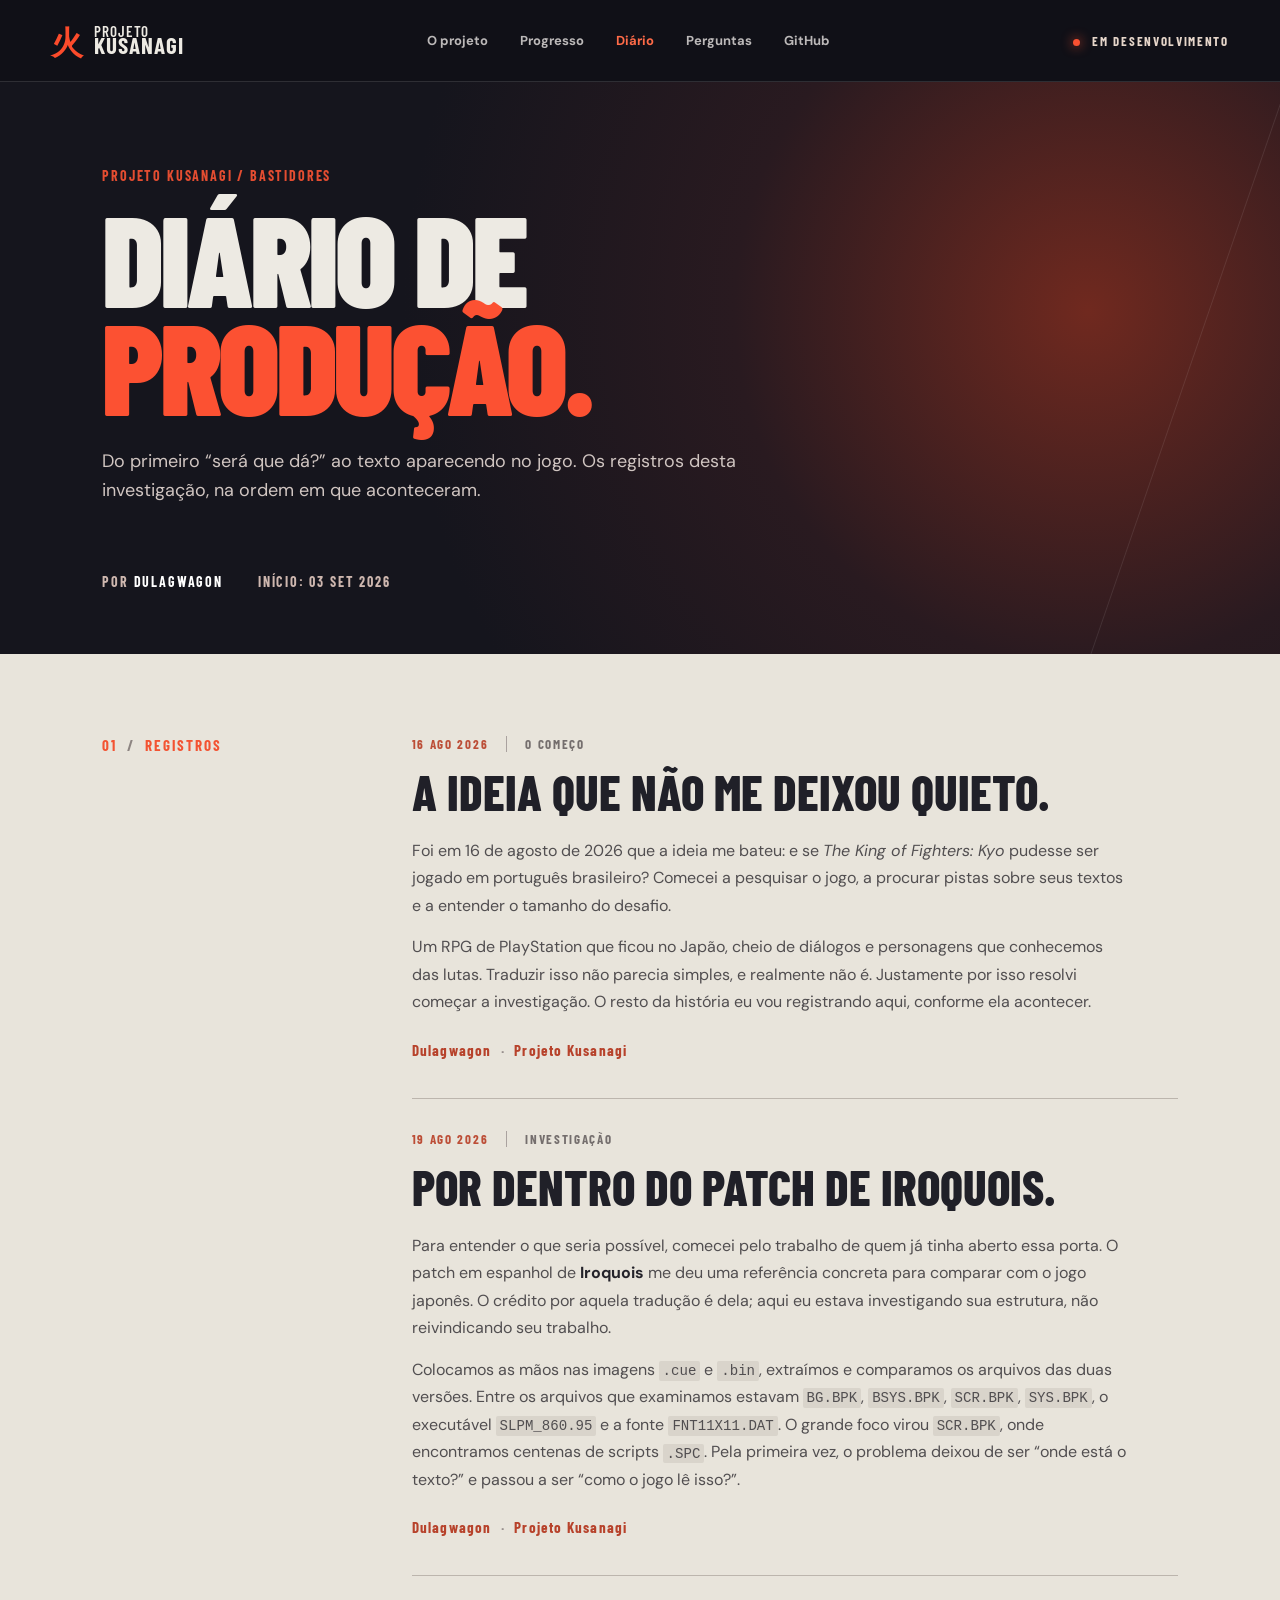
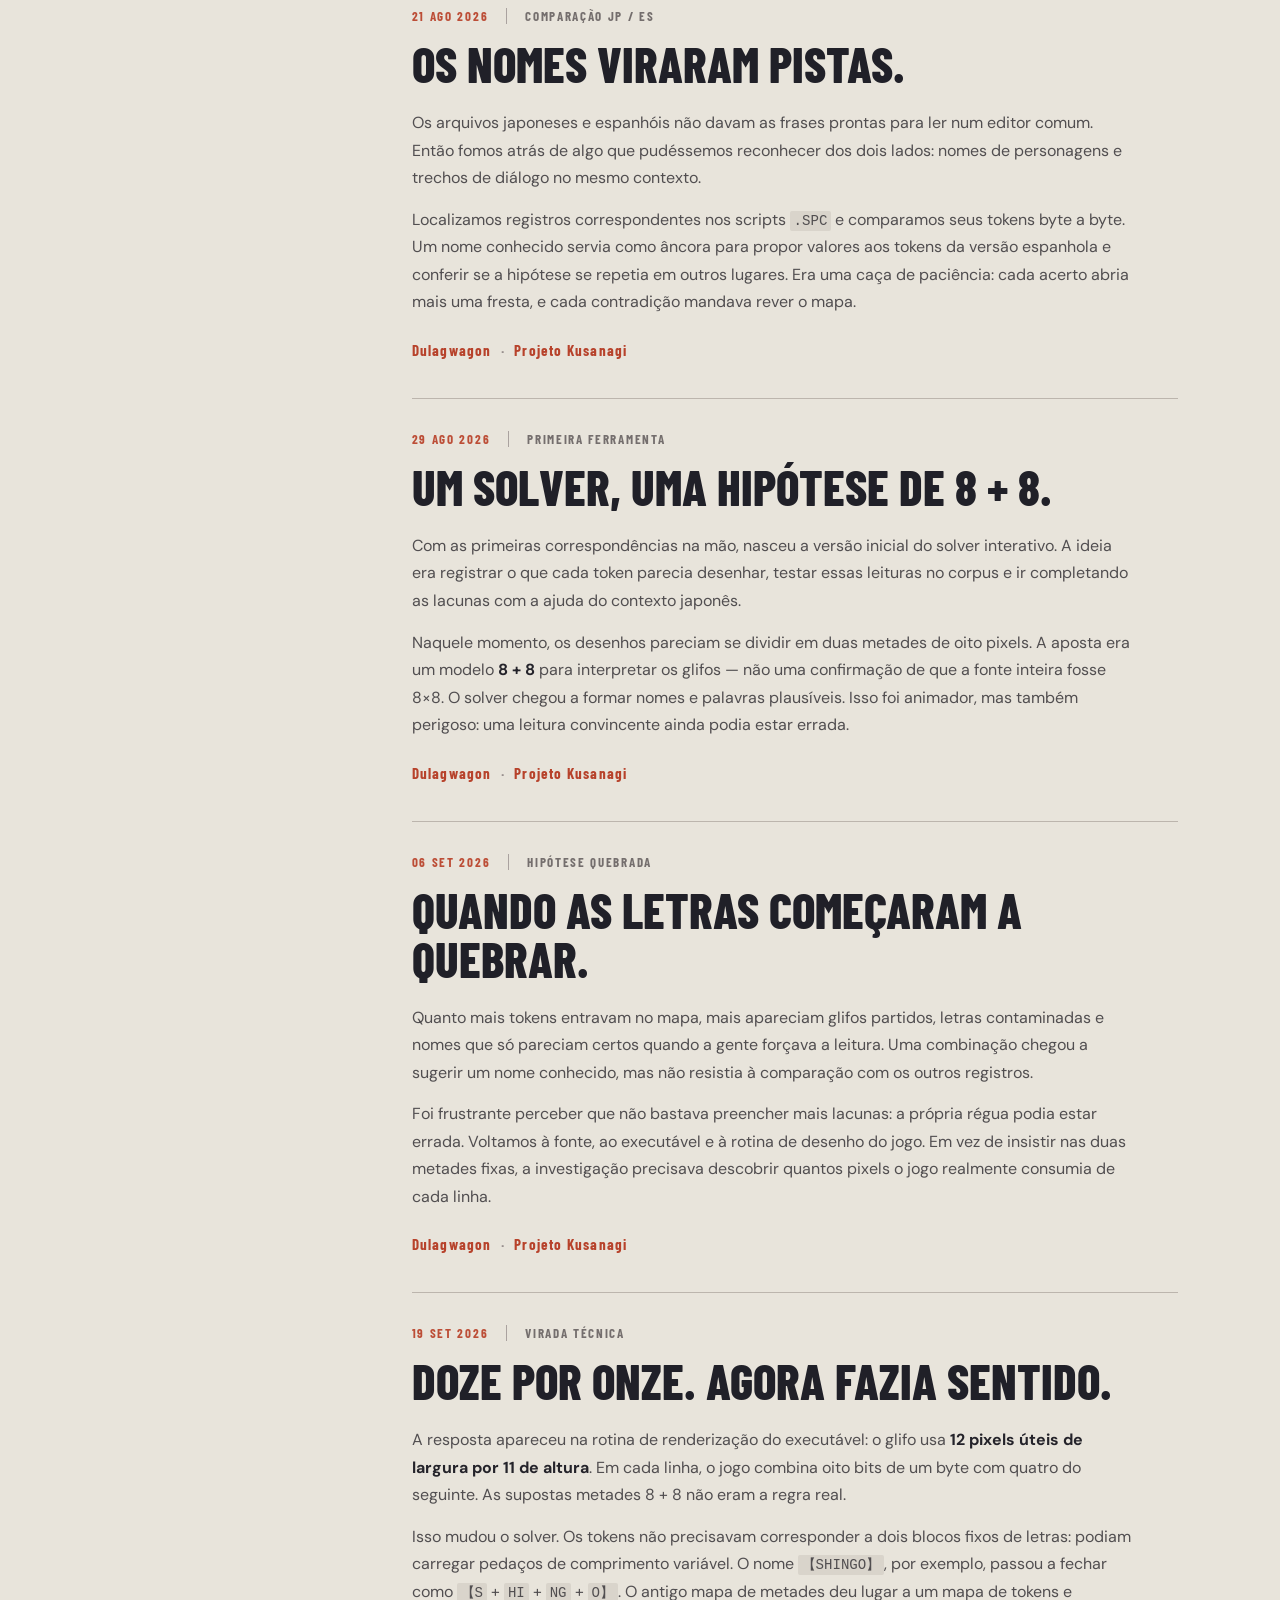
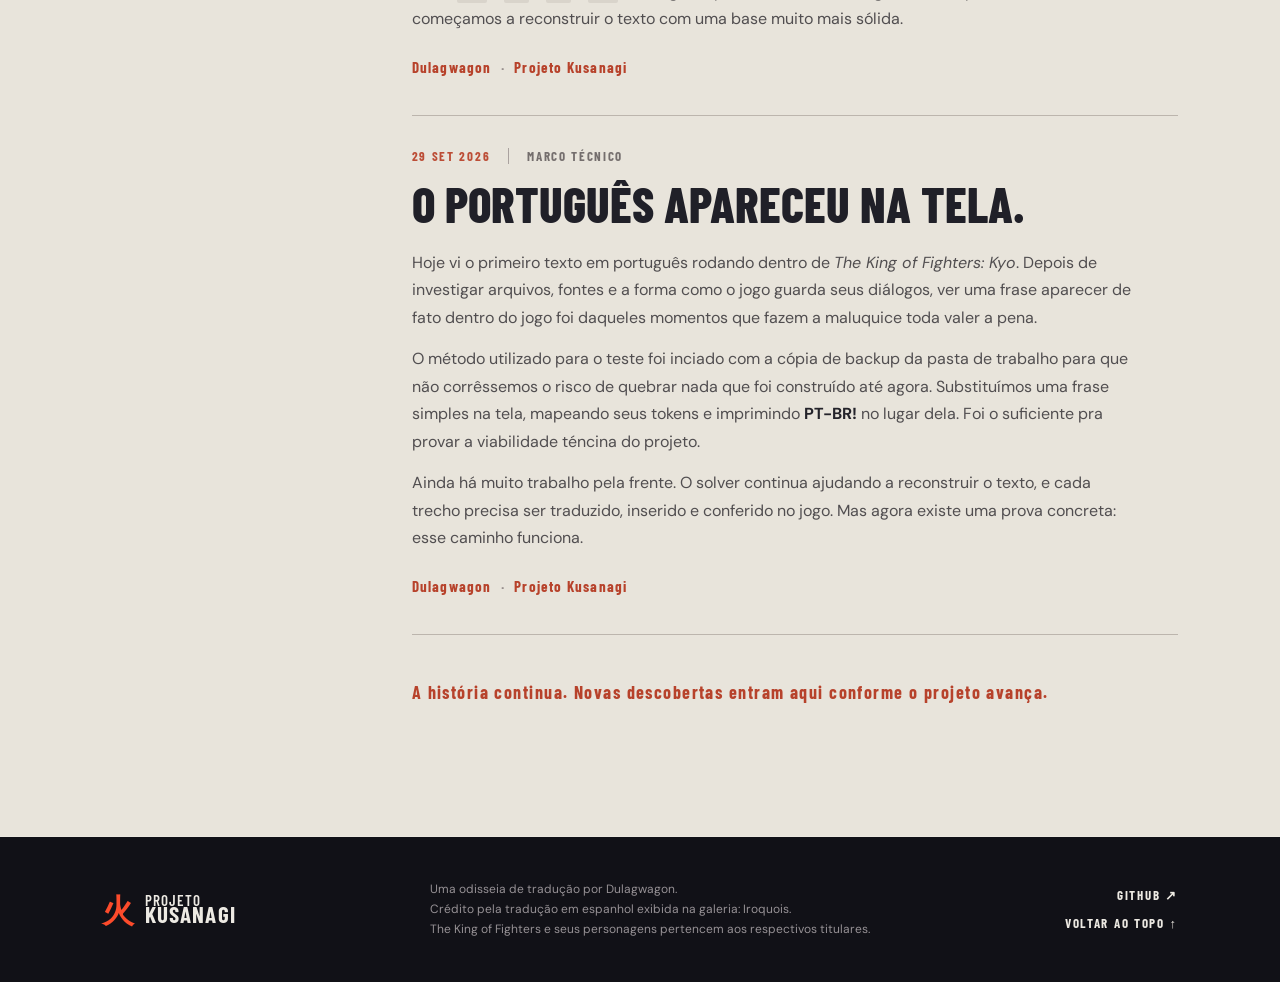
==== diario.html @ 42091736 "Amplia diario de producao" ====
<!doctype html>
<html lang="pt-BR">
  
<head>
  <meta charset="UTF-8">
  <meta name="viewport" content="width=device-width, initial-scale=1">
  <meta name="theme-color" content="#101017">
  <meta name="description" content="Diário de produção do Projeto Kusanagi: a investigação e a tradução de The King of Fighters: Kyo para PT-BR, por Dulagwagon.">
  <meta name="author" content="Dulagwagon">
  <title>Diário de produção — Projeto Kusanagi</title>
  <link rel="icon" type="image/svg+xml" href="favicon.svg">
  <link rel="stylesheet" href="style.css">
  <script src="journal.js" defer></script>
  <script>
    window.va = window.va || function () {
      (window.vaq = window.vaq || []).push(arguments);
    };
  </script>
  <script defer src="/_vercel/insights/script.js"></script>
</head>
<body>
  <a class="skip" href="#conteudo">Pular para o conteúdo</a>
  <header class="topbar">
    <a class="brand" href="index.html#inicio" aria-label="Projeto Kusanagi, início"><span class="brand-mark">火</span><span>PROJETO<br><strong>KUSANAGI</strong></span></a>
    <nav aria-label="Navegação principal"><a href="index.html#projeto">O projeto</a><a href="index.html#progresso">Progresso</a><a href="diario.html" aria-current="page">Diário</a><a href="index.html#perguntas">Perguntas</a><a href="https://github.com/Dulagwagon/projeto-kusanagi" target="_blank" rel="noopener noreferrer">GitHub</a></nav>
    <span class="top-status"><span class="pulse" aria-hidden="true"></span> EM DESENVOLVIMENTO</span>
  </header>
  <main id="conteudo">
    <section class="diary-hero" aria-labelledby="diary-title">
      <p class="kicker">PROJETO KUSANAGI / BASTIDORES</p>
      <h1 id="diary-title">Diário de<br><em>produção.</em></h1>
      <p>Do primeiro “será que dá?” ao texto aparecendo no jogo. Os registros desta investigação, na ordem em que aconteceram.</p>
      <div class="diary-hero-foot"><span>POR <strong>DULAGWAGON</strong></span><span>INÍCIO: 03 SET 2026</span></div>
    </section>
    <section class="journal journal-page section" aria-label="Entradas do diário">
      <div class="section-index">01 <span>/</span> REGISTROS</div>
      <div class="section-body">
        <div class="journal-list">
          <article class="journal-entry" aria-labelledby="entry-origin">
            <div class="journal-meta"><time datetime="2026-08-16">16 AGO 2026</time><span>O COMEÇO</span></div>
            <h3 id="entry-origin">A ideia que não me deixou quieto.</h3>
            <p>Foi em 16 de agosto de 2026 que a ideia me bateu: e se <em>The King of Fighters: Kyo</em> pudesse ser jogado em português brasileiro? Comecei a pesquisar o jogo, a procurar pistas sobre seus textos e a entender o tamanho do desafio.</p>
            <p>Um RPG de PlayStation que ficou no Japão, cheio de diálogos e personagens que conhecemos das lutas. Traduzir isso não parecia simples, e realmente não é. Justamente por isso resolvi começar a investigação. O resto da história eu vou registrando aqui, conforme ela acontecer.</p>
            <p class="journal-signature">Dulagwagon <span>·</span> Projeto Kusanagi</p>
          </article>
          <article class="journal-entry" aria-labelledby="entry-arquivos">
            <div class="journal-meta"><time datetime="2026-08-19">19 AGO 2026</time><span>INVESTIGAÇÃO</span></div>
            <h3 id="entry-arquivos">Por dentro do patch de Iroquois.</h3>
            <p>Para entender o que seria possível, comecei pelo trabalho de quem já tinha aberto essa porta. O patch em espanhol de <strong>Iroquois</strong> me deu uma referência concreta para comparar com o jogo japonês. O crédito por aquela tradução é dela; aqui eu estava investigando sua estrutura, não reivindicando seu trabalho.</p>
            <p>Colocamos as mãos nas imagens <code>.cue</code> e <code>.bin</code>, extraímos e comparamos os arquivos das duas versões. Entre os arquivos que examinamos estavam <code>BG.BPK</code>, <code>BSYS.BPK</code>, <code>SCR.BPK</code>, <code>SYS.BPK</code>, o executável <code>SLPM_860.95</code> e a fonte <code>FNT11X11.DAT</code>. O grande foco virou <code>SCR.BPK</code>, onde encontramos centenas de scripts <code>.SPC</code>. Pela primeira vez, o problema deixou de ser “onde está o texto?” e passou a ser “como o jogo lê isso?”.</p>
            <p class="journal-signature">Dulagwagon <span>·</span> Projeto Kusanagi</p>
          </article>
          <article class="journal-entry" aria-labelledby="entry-nomes">
            <div class="journal-meta"><time datetime="2026-08-21">21 AGO 2026</time><span>COMPARAÇÃO JP / ES</span></div>
            <h3 id="entry-nomes">Os nomes viraram pistas.</h3>
            <p>Os arquivos japoneses e espanhóis não davam as frases prontas para ler num editor comum. Então fomos atrás de algo que pudéssemos reconhecer dos dois lados: nomes de personagens e trechos de diálogo no mesmo contexto.</p>
            <p>Localizamos registros correspondentes nos scripts <code>.SPC</code> e comparamos seus tokens byte a byte. Um nome conhecido servia como âncora para propor valores aos tokens da versão espanhola e conferir se a hipótese se repetia em outros lugares. Era uma caça de paciência: cada acerto abria mais uma fresta, e cada contradição mandava rever o mapa.</p>
            <p class="journal-signature">Dulagwagon <span>·</span> Projeto Kusanagi</p>
          </article>
          <article class="journal-entry" aria-labelledby="entry-primeiro-solver">
            <div class="journal-meta"><time datetime="2026-08-29">29 AGO 2026</time><span>PRIMEIRA FERRAMENTA</span></div>
            <h3 id="entry-primeiro-solver">Um solver, uma hipótese de 8 + 8.</h3>
            <p>Com as primeiras correspondências na mão, nasceu a versão inicial do solver interativo. A ideia era registrar o que cada token parecia desenhar, testar essas leituras no corpus e ir completando as lacunas com a ajuda do contexto japonês.</p>
            <p>Naquele momento, os desenhos pareciam se dividir em duas metades de oito pixels. A aposta era um modelo <strong>8 + 8</strong> para interpretar os glifos — não uma confirmação de que a fonte inteira fosse 8×8. O solver chegou a formar nomes e palavras plausíveis. Isso foi animador, mas também perigoso: uma leitura convincente ainda podia estar errada.</p>
            <p class="journal-signature">Dulagwagon <span>·</span> Projeto Kusanagi</p>
          </article>
          <article class="journal-entry" aria-labelledby="entry-glifos-quebrados">
            <div class="journal-meta"><time datetime="2026-09-06">06 SET 2026</time><span>HIPÓTESE QUEBRADA</span></div>
            <h3 id="entry-glifos-quebrados">Quando as letras começaram a quebrar.</h3>
            <p>Quanto mais tokens entravam no mapa, mais apareciam glifos partidos, letras contaminadas e nomes que só pareciam certos quando a gente forçava a leitura. Uma combinação chegou a sugerir um nome conhecido, mas não resistia à comparação com os outros registros.</p>
            <p>Foi frustrante perceber que não bastava preencher mais lacunas: a própria régua podia estar errada. Voltamos à fonte, ao executável e à rotina de desenho do jogo. Em vez de insistir nas duas metades fixas, a investigação precisava descobrir quantos pixels o jogo realmente consumia de cada linha.</p>
            <p class="journal-signature">Dulagwagon <span>·</span> Projeto Kusanagi</p>
          </article>
          <article class="journal-entry" aria-labelledby="entry-doze-por-onze">
            <div class="journal-meta"><time datetime="2026-09-19">19 SET 2026</time><span>VIRADA TÉCNICA</span></div>
            <h3 id="entry-doze-por-onze">Doze por onze. Agora fazia sentido.</h3>
            <p>A resposta apareceu na rotina de renderização do executável: o glifo usa <strong>12 pixels úteis de largura por 11 de altura</strong>. Em cada linha, o jogo combina oito bits de um byte com quatro do seguinte. As supostas metades 8 + 8 não eram a regra real.</p>
            <p>Isso mudou o solver. Os tokens não precisavam corresponder a dois blocos fixos de letras: podiam carregar pedaços de comprimento variável. O nome <code>【SHINGO】</code>, por exemplo, passou a fechar como <code>【S</code> + <code>HI</code> + <code>NG</code> + <code>O】</code>. O antigo mapa de metades deu lugar a um mapa de tokens e começamos a reconstruir o texto com uma base muito mais sólida.</p>
            <p class="journal-signature">Dulagwagon <span>·</span> Projeto Kusanagi</p>
          </article>
          <article class="journal-entry" aria-labelledby="entry-first-screen">
            <div class="journal-meta"><time datetime="2026-09-29">29 SET 2026</time><span>MARCO TÉCNICO</span></div>
            <h3 id="entry-first-screen">O português apareceu na tela.</h3>
            <p>Hoje vi o primeiro texto em português rodando dentro de <em>The King of Fighters: Kyo</em>. Depois de investigar arquivos, fontes e a forma como o jogo guarda seus diálogos, ver uma frase aparecer de fato dentro do jogo foi daqueles momentos que fazem a maluquice toda valer a pena.</p>
            <p>O método utilizado para o teste foi inciado com a cópia de backup da pasta de trabalho para que não corrêssemos o risco de quebrar nada que foi construído até agora. Substituímos uma frase simples na tela, mapeando seus tokens e imprimindo <strong>PT-BR!</strong> no lugar dela. Foi o suficiente pra provar a viabilidade téncina do projeto.</p>
            <p>Ainda há muito trabalho pela frente. O solver continua ajudando a reconstruir o texto, e cada trecho precisa ser traduzido, inserido e conferido no jogo. Mas agora existe uma prova concreta: esse caminho funciona.</p>
            <div class="journal-media" data-youtube-id="" data-video-title="Primeiro texto em português no jogo"></div>
            <p class="journal-signature">Dulagwagon <span>·</span> Projeto Kusanagi</p>
          </article>
        </div>
        <p class="diary-end">A história continua. Novas descobertas entram aqui conforme o projeto avança.</p>
      </div>
    </section>
  </main>
  <footer><a class="brand" href="index.html#inicio"><span class="brand-mark">火</span><span>PROJETO<br><strong>KUSANAGI</strong></span></a><p>Uma odisseia de tradução por Dulagwagon.<br>Crédito pela tradução em espanhol exibida na galeria: Iroquois.<br>The King of Fighters e seus personagens pertencem aos respectivos titulares.</p><div class="footer-links"><a href="https://github.com/Dulagwagon/projeto-kusanagi" target="_blank" rel="noopener noreferrer">GITHUB ↗</a><a href="index.html#inicio" class="back-top">VOLTAR AO TOPO ↑</a></div></footer>
</body>
</html>
---- style.css ----
@import url('https://fonts.googleapis.com/css2?family=Barlow+Condensed:wght@500;600;700;800;900&family=DM+Sans:wght@400;500;600;700&display=swap');
:root{font-family:'DM Sans',Arial,sans-serif;color:#edeae3;background:#101017;scroll-behavior:smooth}*{box-sizing:border-box}body{margin:0}a{color:inherit}a:focus-visible,summary:focus-visible{outline:2px solid #fa5131;outline-offset:5px}.skip{position:absolute;left:-9999px;top:1rem;z-index:10;background:#fff;color:#111;padding:.7rem}.skip:focus{left:1rem}.topbar{height:82px;padding:0 max(4vw,24px);display:flex;align-items:center;gap:3rem;border-bottom:1px solid #ffffff20;position:relative;z-index:2;background:#101017}.brand{text-decoration:none;display:inline-flex;align-items:center;gap:10px;font-family:'Barlow Condensed',Impact,sans-serif;font-weight:600;line-height:.77;letter-spacing:.06em;font-size:15px;white-space:nowrap}.brand strong{font-size:23px;letter-spacing:.045em}.brand-mark{font-size:32px;color:#fc4b2b;line-height:1}.topbar nav{display:flex;gap:2rem;margin:auto;font-size:13px;font-weight:700}.topbar nav a{text-decoration:none;color:#bcb9b9}.topbar nav a:hover,.back-top:hover{color:#fb5435}.top-status{font-family:'Barlow Condensed',sans-serif;font-weight:700;letter-spacing:.13em;font-size:13px;white-space:nowrap;color:#e6d6ca}.pulse{display:inline-block;width:7px;height:7px;background:#fa5131;border-radius:50%;margin-right:8px;box-shadow:0 0 12px #fa5131}.hero{min-height:650px;position:relative;overflow:hidden;background:radial-gradient(circle at 76% 48%,#69251e 0%,#2c1920 24%,transparent 52%),#15151d}.hero:after{content:'';position:absolute;inset:0;pointer-events:none;background:linear-gradient(90deg,#15151d 2%,transparent 75%),repeating-linear-gradient(0deg,transparent 0 3px,#00000016 4px 5px)}.hero-grid{position:absolute;inset:0;background-image:linear-gradient(#ffffff08 1px,transparent 1px),linear-gradient(90deg,#ffffff08 1px,transparent 1px);background-size:70px 70px;transform:perspective(600px) rotateX(40deg) scale(1.8);opacity:.6}.hero-inner{position:relative;z-index:1;max-width:850px;padding:53px 0 34px max(8vw,28px)}.eyebrow,.overline,.hero-foot,.kicker,.section-index,.facts small,.step-no,.step-state,.progress-note,.statement p,.back-top{font-family:'Barlow Condensed',Impact,sans-serif;font-weight:700;letter-spacing:.13em}.eyebrow{font-size:14px;color:#d5bab4;margin:0 0 66px}.eyebrow span{color:#fa5131;margin-right:13px}.overline{font-size:16px;color:#fa6545;margin:0 0 14px}.overline span{padding:0 7px;color:#7c6866}.hero h1{font-family:'Barlow Condensed',Impact,sans-serif;font-size:clamp(76px,9.2vw,146px);font-weight:900;line-height:.84;letter-spacing:-.035em;text-transform:uppercase;margin:0;max-width:900px}.hero h1 em{font-style:normal;color:#fc5132}.hero-copy{font-size:17px;line-height:1.65;color:#cbc8c5;max-width:620px;margin:31px 0}.hero-copy strong{color:#fff}.hero-actions{display:flex;gap:12px;flex-wrap:wrap}.button{display:inline-flex;align-items:center;justify-content:center;gap:18px;min-height:49px;padding:0 23px;text-decoration:none;text-transform:uppercase;letter-spacing:.08em;font-family:'Barlow Condensed',sans-serif;font-size:16px;font-weight:800;transition:transform .15s,background .15s}.button:hover{transform:translateY(-2px)}.primary{background:#f34c30;color:#17141a}.primary:hover{background:#ff6b48}.secondary{border:1px solid #aaa4a18a}.secondary:hover{background:#ffffff16}.hero-foot{display:flex;gap:32px;color:#a99b97;font-size:12px;margin-top:76px}.hero-art{position:absolute;right:4%;top:50%;transform:translateY(-50%);width:min(42vw,600px);height:min(42vw,600px);display:flex;align-items:center;justify-content:center;color:#f84a2e;opacity:.8}.ring{position:absolute;border:1px solid #ff74425b;border-radius:50%;inset:6%;box-shadow:0 0 60px #ee39222a,inset 0 0 50px #ee392217}.r2{inset:19%;border:14px solid #fc482d25;box-shadow:0 0 55px #f34b2a65}.kanji{font-family:serif;font-size:clamp(160px,26vw,380px);font-weight:900;text-shadow:0 0 35px #f6342790;transform:rotate(-9deg)}.art-caption{position:absolute;bottom:4%;right:1%;font:700 13px/1.3 'Barlow Condensed',sans-serif;letter-spacing:.2em;color:#e6b2a5}.section{display:grid;grid-template-columns:minmax(150px,24%) minmax(0,850px);gap:4vw;padding:110px max(8vw,28px);border-bottom:1px solid #ffffff20}.intro{background:#e8e4db;color:#202028}.section-index{font-size:15px;color:#f35332}.section-index span{color:#8d8582;padding:0 5px}.kicker{font-size:14px;color:#e44d31;margin:0 0 16px}.section h2{font:800 clamp(50px,6vw,83px)/.95 'Barlow Condensed',Impact,sans-serif;text-transform:uppercase;letter-spacing:-.015em;margin:0 0 30px}.section-body>p:not(.kicker):not(.progress-note){font-size:18px;line-height:1.7;max-width:720px;color:#514e50}.intro .section-body>p strong{color:#17171e}.facts{display:grid;grid-template-columns:repeat(3,1fr);gap:20px;border-top:1px solid #bcb5ad;margin-top:48px;padding-top:23px}.facts div{display:grid;gap:7px}.facts small{color:#da5137;font-size:12px}.facts strong{font-size:16px}.process{background:#181820}.process .section-body>p:not(.kicker){color:#bab5b4}.steps{list-style:none;padding:0;margin:48px 0 23px;border-top:1px solid #ffffff36}.steps li{display:grid;grid-template-columns:53px minmax(0,1fr) auto;gap:20px;align-items:start;padding:24px 0;border-bottom:1px solid #ffffff30}.step-no{font-size:17px;color:#f65a3b}.steps h3{font:700 26px 'Barlow Condensed',sans-serif;text-transform:uppercase;margin:0 0 6px}.steps p{color:#b9b4b3;font-size:15px;line-height:1.5;margin:0}.step-state{color:#938b8a;font-size:12px;padding-top:8px;white-space:nowrap}.step-state.done{color:#ff7355}.progress-note{font-size:15px!important;line-height:1.5;color:#e2cdc6!important;border-left:3px solid #f45134;padding:5px 0 5px 16px;margin-top:28px}.statement{text-align:center;padding:90px 24px;background:#ee4c2f;color:#18141b}.statement-icon{font-size:46px}.statement blockquote{font:800 clamp(35px,5vw,65px)/1 'Barlow Condensed',sans-serif;text-transform:uppercase;max-width:840px;margin:20px auto}.statement p{font-size:13px}.statement p span{padding:0 9px}.faq{background:#e8e4db;color:#202028}.faq details{border-top:1px solid #bbb4ad;padding:21px 0}.faq details:last-child{border-bottom:1px solid #bbb4ad}.faq summary{font:700 23px 'Barlow Condensed',sans-serif;cursor:pointer;list-style:none;display:flex;align-items:center;justify-content:space-between;gap:20px}.faq summary::-webkit-details-marker{display:none}.faq summary:after{content:'+';font:400 30px 'DM Sans',sans-serif;color:#e44d31}.faq details[open] summary:after{content:'−'}.faq details p{font-size:16px;line-height:1.6;color:#514e50;max-width:650px;margin:15px 0 2px}footer{display:flex;justify-content:space-between;gap:40px;align-items:center;padding:42px max(8vw,28px);background:#111117}footer p{font-size:12px;line-height:1.7;color:#969195;margin:0}.back-top{font-size:13px;text-decoration:none;white-space:nowrap}@media(max-width:900px){.hero-art{opacity:.23;right:-18%;width:72vw;height:72vw}.top-status{display:none}.hero-inner{padding-right:24px}.hero:after{background:linear-gradient(90deg,#15151d 0%,#15151d66 100%)}.section{grid-template-columns:130px 1fr}}@media(max-width:650px){.topbar{height:75px;justify-content:space-between;gap:15px}.topbar nav{margin:0;gap:13px;font-size:12px}.topbar nav a:first-child{display:none}.brand{font-size:11px}.brand strong{font-size:17px}.brand-mark{font-size:25px}.hero{min-height:650px}.hero-inner{padding:42px 24px 36px}.eyebrow{margin-bottom:89px;font-size:12px}.overline{font-size:13px}.hero h1{font-size:clamp(66px,15vw,100px)}.hero-copy{font-size:16px}.hero-foot{margin-top:56px;gap:17px;font-size:11px}.hero-art{top:23%;right:-28%;width:90vw;height:90vw}.section{display:block;padding:72px 24px}.section-index{margin-bottom:32px}.section h2{font-size:56px}.section-body>p:not(.kicker):not(.progress-note){font-size:16px}.facts{grid-template-columns:1fr 1fr;row-gap:23px}.steps li{grid-template-columns:32px 1fr;gap:12px}.steps h3{font-size:23px}.step-state{grid-column:2;padding:0}.statement{padding:68px 24px}footer{display:grid;gap:25px;padding:36px 24px}}@media(prefers-reduced-motion:reduce){:root{scroll-behavior:auto}.button{transition:none}}
.gallery-section{padding:105px max(8vw,28px) 115px;background:#12121a}.gallery-heading{display:flex;justify-content:space-between;align-items:end;gap:35px;margin-bottom:33px}.gallery-heading h2{font:800 clamp(50px,6vw,83px)/.95 'Barlow Condensed',Impact,sans-serif;text-transform:uppercase;letter-spacing:-.015em;margin:0}.gallery-heading>p{max-width:320px;color:#b8b1b0;font-size:16px;line-height:1.55;margin:0}.gallery-grid{display:grid;grid-template-columns:1.3fr 1fr 1fr;gap:14px}.gallery-grid figure{margin:0;background:#1d1d26;min-width:0}.gallery-grid .gallery-feature{grid-column:1;grid-row:span 2}.gallery-grid img{width:100%;height:auto;display:block;image-rendering:pixelated;aspect-ratio:320/212;object-fit:cover}.gallery-feature img{aspect-ratio:450/256;object-fit:contain;background:#08090e}.gallery-grid figcaption{padding:17px 18px 22px}.gallery-grid figcaption span{display:block;color:#f65a3b;font:700 12px 'Barlow Condensed',sans-serif;letter-spacing:.14em;margin-bottom:5px}.gallery-grid figcaption strong{font:700 24px 'Barlow Condensed',sans-serif;text-transform:uppercase}.gallery-grid figcaption p{font-size:14px;line-height:1.6;color:#c9c3c0;margin:10px 0 0}.gallery-grid figcaption p strong{font:inherit;color:#fff}@media(max-width:850px){.gallery-grid{grid-template-columns:1fr 1fr}.gallery-grid .gallery-feature{grid-column:span 2;grid-row:auto}.gallery-feature img{max-height:360px}}@media(max-width:650px){.gallery-section{padding:72px 24px}.gallery-heading{display:block}.gallery-heading h2{font-size:56px}.gallery-heading>p{margin-top:18px}.gallery-grid{grid-template-columns:1fr}.gallery-grid .gallery-feature{grid-column:auto}.gallery-grid img{aspect-ratio:320/212}.gallery-feature img{aspect-ratio:450/256}.gallery-grid figcaption{padding:15px 16px 20px}}
.footer-links{display:flex;flex-direction:column;align-items:flex-end;gap:12px}.footer-links a{font:700 13px 'Barlow Condensed',sans-serif;letter-spacing:.13em;text-decoration:none;white-space:nowrap}.footer-links a:hover{color:#fb5435}@media(max-width:650px){.footer-links{align-items:flex-start}}
.journal{background:#e8e4db;color:#202028}.journal .journal-intro{font-size:18px;line-height:1.65;max-width:650px;color:#514e50;margin-bottom:38px}.journal-list{border-top:1px solid #bcb5ad}.journal-entry{padding:32px 0 39px;border-bottom:1px solid #bcb5ad}.journal-meta{display:flex;gap:18px;align-items:center;color:#bc4d36;font:700 13px 'Barlow Condensed',sans-serif;letter-spacing:.13em}.journal-meta span{color:#746e6d;border-left:1px solid #aaa29f;padding-left:18px}.journal-entry h3{font:800 clamp(32px,4vw,49px)/1 'Barlow Condensed',Impact,sans-serif;text-transform:uppercase;margin:15px 0 21px}.journal-entry>p{font-size:16px;line-height:1.72;max-width:720px;color:#514e50;margin:0 0 14px}.journal-entry .journal-signature{font:700 15px 'Barlow Condensed',sans-serif;letter-spacing:.08em;color:#b7422b;margin:25px 0 0}.journal-signature span{padding:0 5px;color:#938b89}@media(max-width:650px){.topbar nav a:nth-child(4){display:none}.journal .journal-intro{font-size:16px}.journal-entry h3{font-size:34px}}
.journal-author{font:700 13px 'Barlow Condensed',sans-serif;letter-spacing:.13em;color:#b7422b!important;margin:-12px 0 26px!important}.journal-author strong{font-size:15px}.journal-author span{padding:0 7px;color:#938b89}
.topbar nav a[aria-current="page"]{color:#ff6b48}.journal-teaser{background:#e8e4db;color:#202028}.journal-teaser .section-body>p:not(.kicker){margin-bottom:28px}.diary-hero{background:radial-gradient(circle at 85% 40%,#70291f 0%,#291a20 31%,transparent 60%),#15151d;padding:85px max(8vw,28px) 64px;position:relative;overflow:hidden}.diary-hero:after{content:'';position:absolute;right:7%;top:0;bottom:0;width:1px;background:#ffffff18;transform:skew(-19deg)}.diary-hero h1{font:900 clamp(75px,10vw,145px)/.84 'Barlow Condensed',Impact,sans-serif;text-transform:uppercase;letter-spacing:-.035em;margin:20px 0 28px}.diary-hero h1 em{font-style:normal;color:#fc5132}.diary-hero>p:not(.kicker){font-size:18px;line-height:1.6;color:#d0c5c1;max-width:650px}.diary-hero-foot{display:flex;gap:35px;font:700 14px 'Barlow Condensed',sans-serif;letter-spacing:.13em;color:#ceb7af;margin-top:68px}.diary-hero-foot strong{color:#fff}.journal-page{padding-top:82px}.journal-page .journal-list{border-top:0}.journal-page .journal-entry:first-child{padding-top:0}.journal-entry code{font-size:.88em;background:#d9d4cb;padding:.13em .28em;border-radius:2px;overflow-wrap:anywhere}.journal-entry p strong{color:#24232a}.journal-media{width:min(100%,720px);aspect-ratio:16/9;background:#16161c;margin:26px 0}.journal-media iframe{width:100%;height:100%;border:0;display:block}.diary-end{font:700 15px 'Barlow Condensed',sans-serif;letter-spacing:.08em;color:#b7422b!important;padding-top:24px}@media(max-width:650px){.diary-hero{padding:67px 24px 49px}.diary-hero h1{font-size:clamp(67px,17vw,100px)}.diary-hero>p:not(.kicker){font-size:16px}.diary-hero-foot{margin-top:45px;gap:15px;flex-wrap:wrap;font-size:12px}.journal-page{padding-top:62px}}
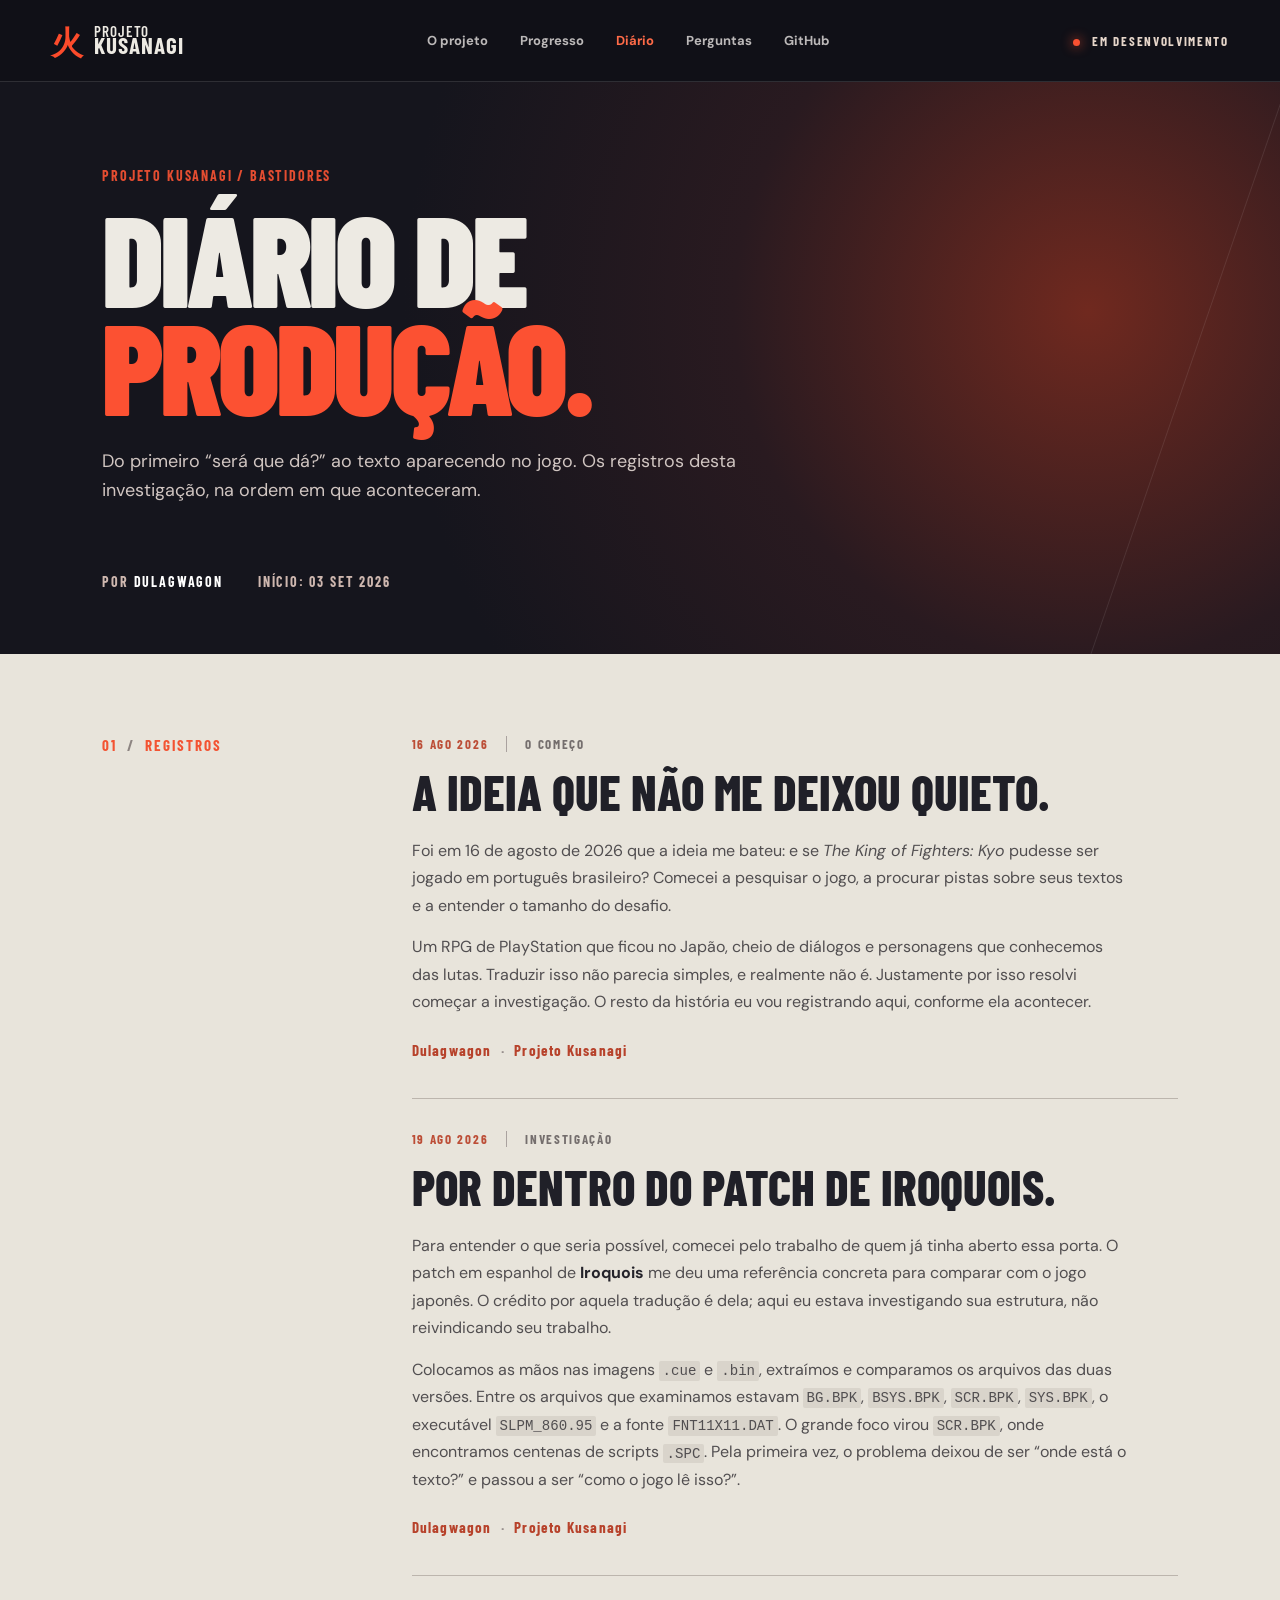
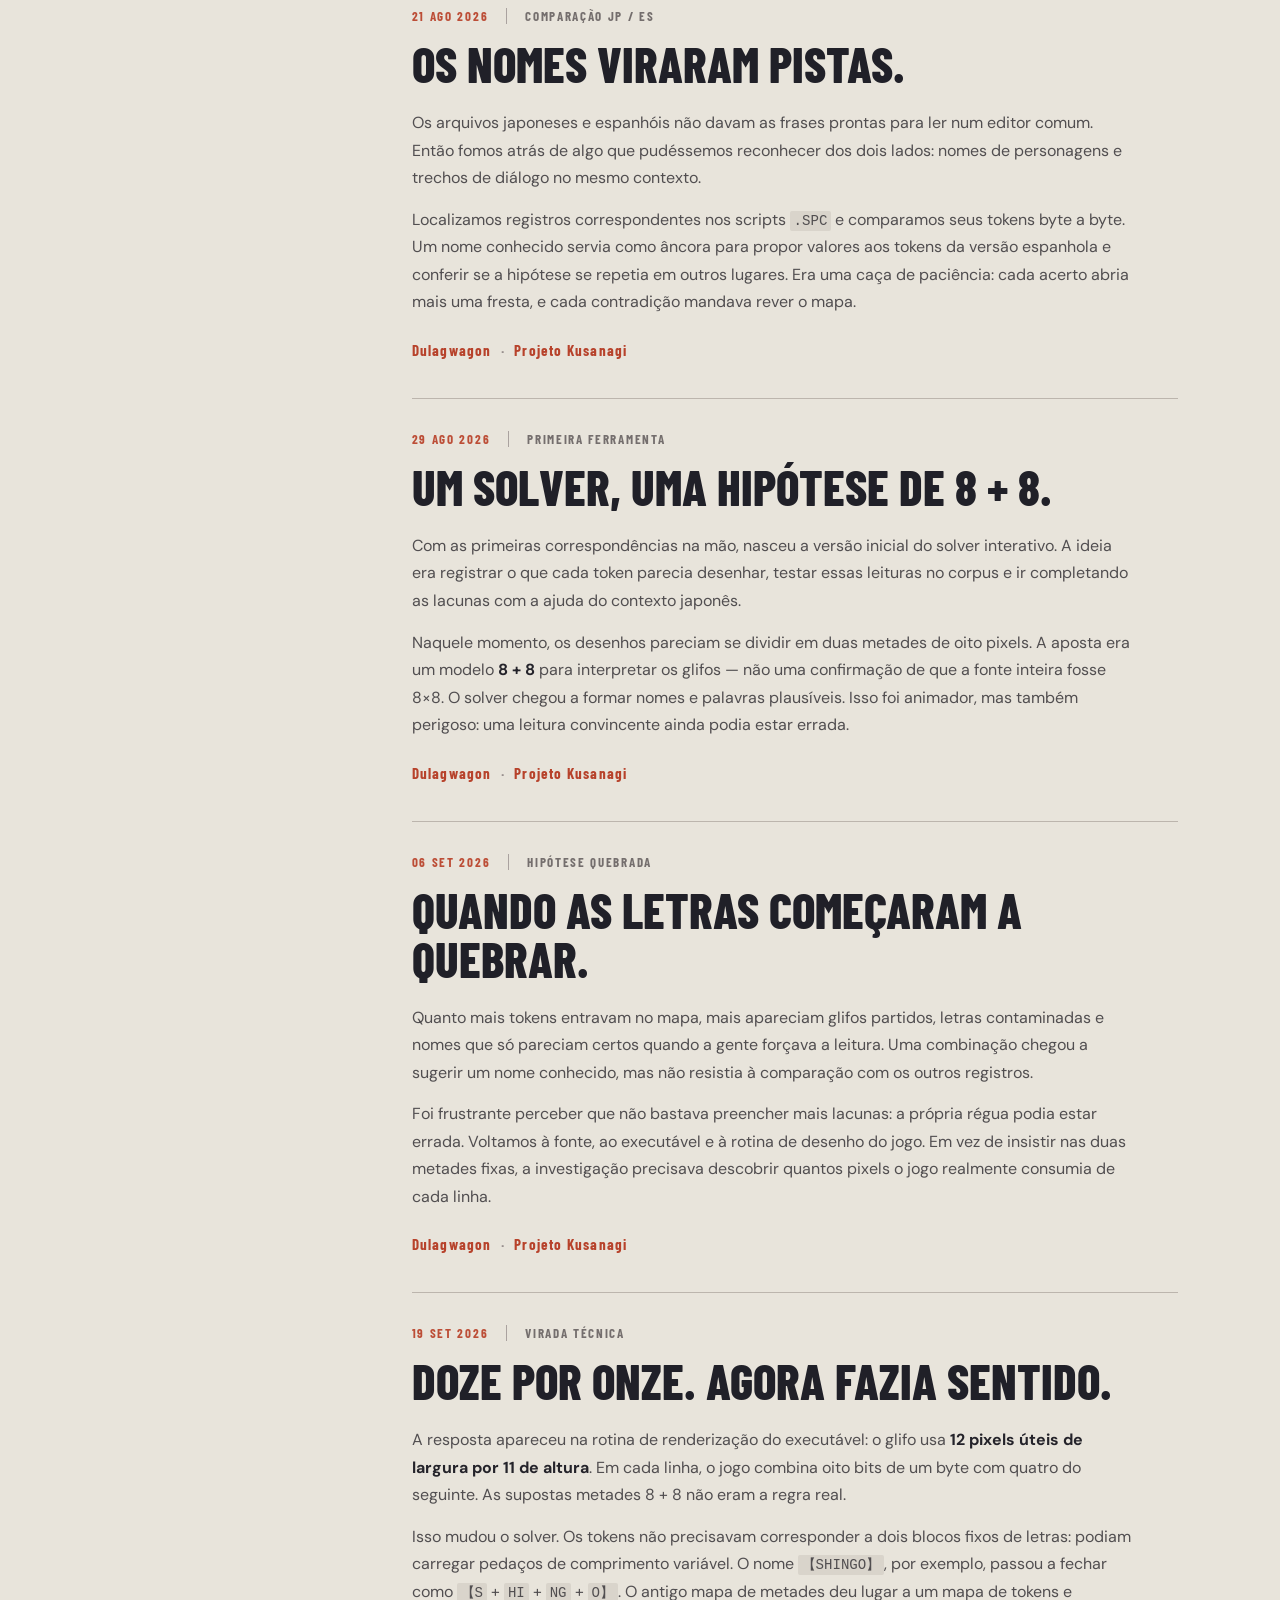
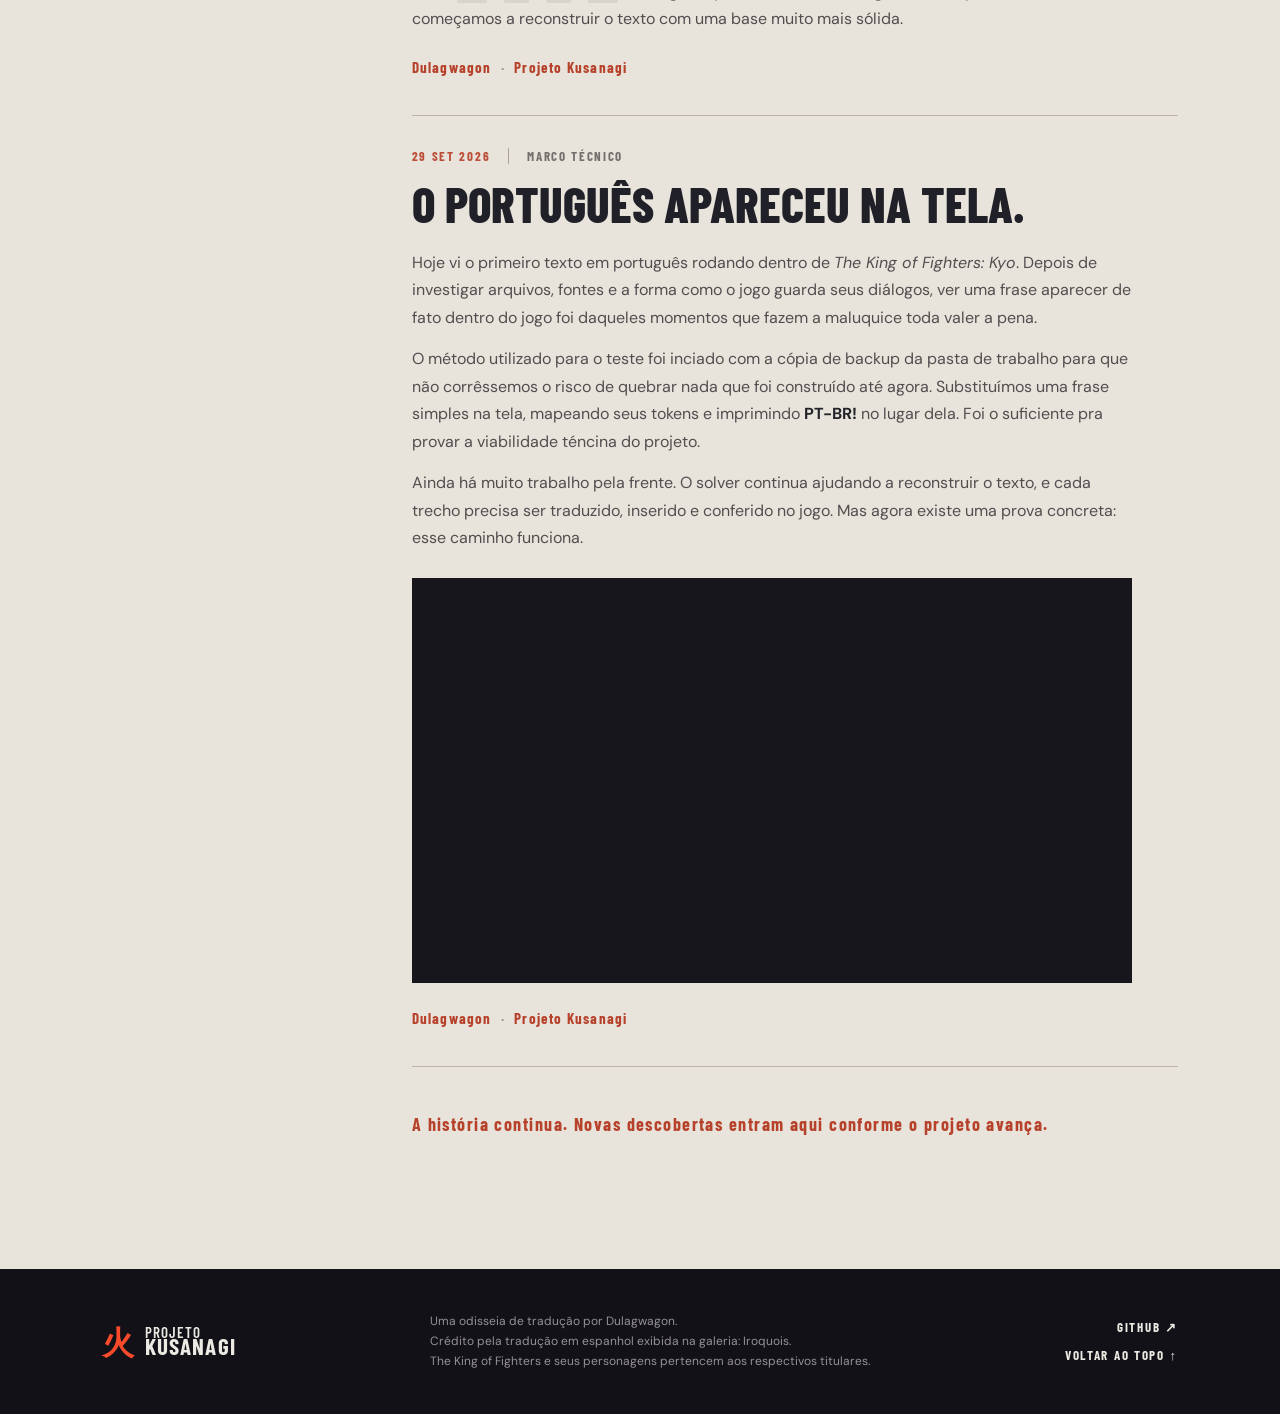
==== commit 44be2682: "Inserçaõ da prova de viabilidade 001." ====
--- a/diario.html
+++ b/diario.html
@@ -84,7 +84,7 @@
             <p>Hoje vi o primeiro texto em português rodando dentro de <em>The King of Fighters: Kyo</em>. Depois de investigar arquivos, fontes e a forma como o jogo guarda seus diálogos, ver uma frase aparecer de fato dentro do jogo foi daqueles momentos que fazem a maluquice toda valer a pena.</p>
             <p>O método utilizado para o teste foi inciado com a cópia de backup da pasta de trabalho para que não corrêssemos o risco de quebrar nada que foi construído até agora. Substituímos uma frase simples na tela, mapeando seus tokens e imprimindo <strong>PT-BR!</strong> no lugar dela. Foi o suficiente pra provar a viabilidade téncina do projeto.</p>
             <p>Ainda há muito trabalho pela frente. O solver continua ajudando a reconstruir o texto, e cada trecho precisa ser traduzido, inserido e conferido no jogo. Mas agora existe uma prova concreta: esse caminho funciona.</p>
-            <div class="journal-media" data-youtube-id="" data-video-title="Primeiro texto em português no jogo"></div>
+            <div class="journal-media" data-youtube-id="25kY9xY2reE" data-video-title="Primeiro texto em português no jogo"></div>
             <p class="journal-signature">Dulagwagon <span>·</span> Projeto Kusanagi</p>
           </article>
         </div>
--- a/style.css
+++ b/style.css
@@ -5,3 +5,5 @@
 .journal{background:#e8e4db;color:#202028}.journal .journal-intro{font-size:18px;line-height:1.65;max-width:650px;color:#514e50;margin-bottom:38px}.journal-list{border-top:1px solid #bcb5ad}.journal-entry{padding:32px 0 39px;border-bottom:1px solid #bcb5ad}.journal-meta{display:flex;gap:18px;align-items:center;color:#bc4d36;font:700 13px 'Barlow Condensed',sans-serif;letter-spacing:.13em}.journal-meta span{color:#746e6d;border-left:1px solid #aaa29f;padding-left:18px}.journal-entry h3{font:800 clamp(32px,4vw,49px)/1 'Barlow Condensed',Impact,sans-serif;text-transform:uppercase;margin:15px 0 21px}.journal-entry>p{font-size:16px;line-height:1.72;max-width:720px;color:#514e50;margin:0 0 14px}.journal-entry .journal-signature{font:700 15px 'Barlow Condensed',sans-serif;letter-spacing:.08em;color:#b7422b;margin:25px 0 0}.journal-signature span{padding:0 5px;color:#938b89}@media(max-width:650px){.topbar nav a:nth-child(4){display:none}.journal .journal-intro{font-size:16px}.journal-entry h3{font-size:34px}}
 .journal-author{font:700 13px 'Barlow Condensed',sans-serif;letter-spacing:.13em;color:#b7422b!important;margin:-12px 0 26px!important}.journal-author strong{font-size:15px}.journal-author span{padding:0 7px;color:#938b89}
 .topbar nav a[aria-current="page"]{color:#ff6b48}.journal-teaser{background:#e8e4db;color:#202028}.journal-teaser .section-body>p:not(.kicker){margin-bottom:28px}.diary-hero{background:radial-gradient(circle at 85% 40%,#70291f 0%,#291a20 31%,transparent 60%),#15151d;padding:85px max(8vw,28px) 64px;position:relative;overflow:hidden}.diary-hero:after{content:'';position:absolute;right:7%;top:0;bottom:0;width:1px;background:#ffffff18;transform:skew(-19deg)}.diary-hero h1{font:900 clamp(75px,10vw,145px)/.84 'Barlow Condensed',Impact,sans-serif;text-transform:uppercase;letter-spacing:-.035em;margin:20px 0 28px}.diary-hero h1 em{font-style:normal;color:#fc5132}.diary-hero>p:not(.kicker){font-size:18px;line-height:1.6;color:#d0c5c1;max-width:650px}.diary-hero-foot{display:flex;gap:35px;font:700 14px 'Barlow Condensed',sans-serif;letter-spacing:.13em;color:#ceb7af;margin-top:68px}.diary-hero-foot strong{color:#fff}.journal-page{padding-top:82px}.journal-page .journal-list{border-top:0}.journal-page .journal-entry:first-child{padding-top:0}.journal-entry code{font-size:.88em;background:#d9d4cb;padding:.13em .28em;border-radius:2px;overflow-wrap:anywhere}.journal-entry p strong{color:#24232a}.journal-media{width:min(100%,720px);aspect-ratio:16/9;background:#16161c;margin:26px 0}.journal-media iframe{width:100%;height:100%;border:0;display:block}.diary-end{font:700 15px 'Barlow Condensed',sans-serif;letter-spacing:.08em;color:#b7422b!important;padding-top:24px}@media(max-width:650px){.diary-hero{padding:67px 24px 49px}.diary-hero h1{font-size:clamp(67px,17vw,100px)}.diary-hero>p:not(.kicker){font-size:16px}.diary-hero-foot{margin-top:45px;gap:15px;flex-wrap:wrap;font-size:12px}.journal-page{padding-top:62px}}
+
+.gallery-feature img{aspect-ratio:768/540}.gallery-spanish img{object-fit:contain;background:#08090e}.gallery-spanish figcaption p{font-size:14px;line-height:1.55;color:#c9c3c0;margin:10px 0 0}.gallery-spanish figcaption p strong{font:inherit;color:#fff}
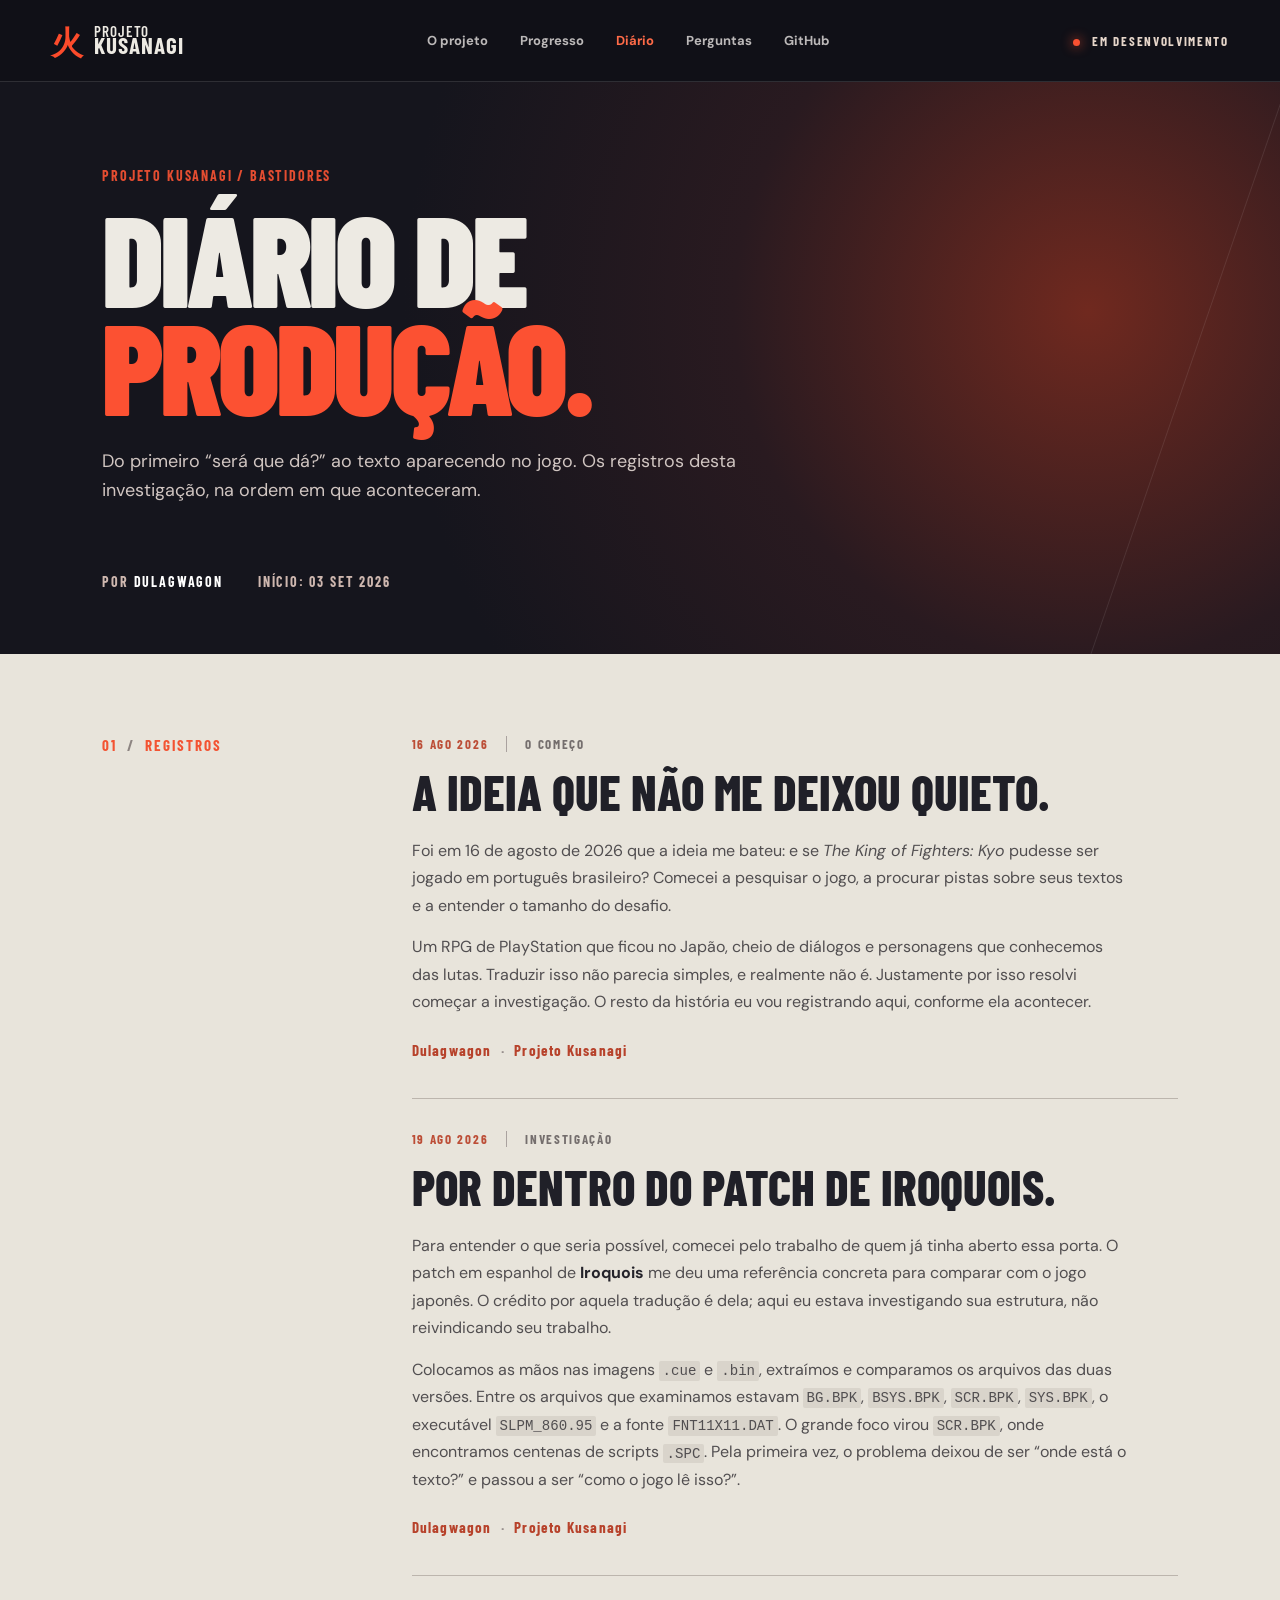
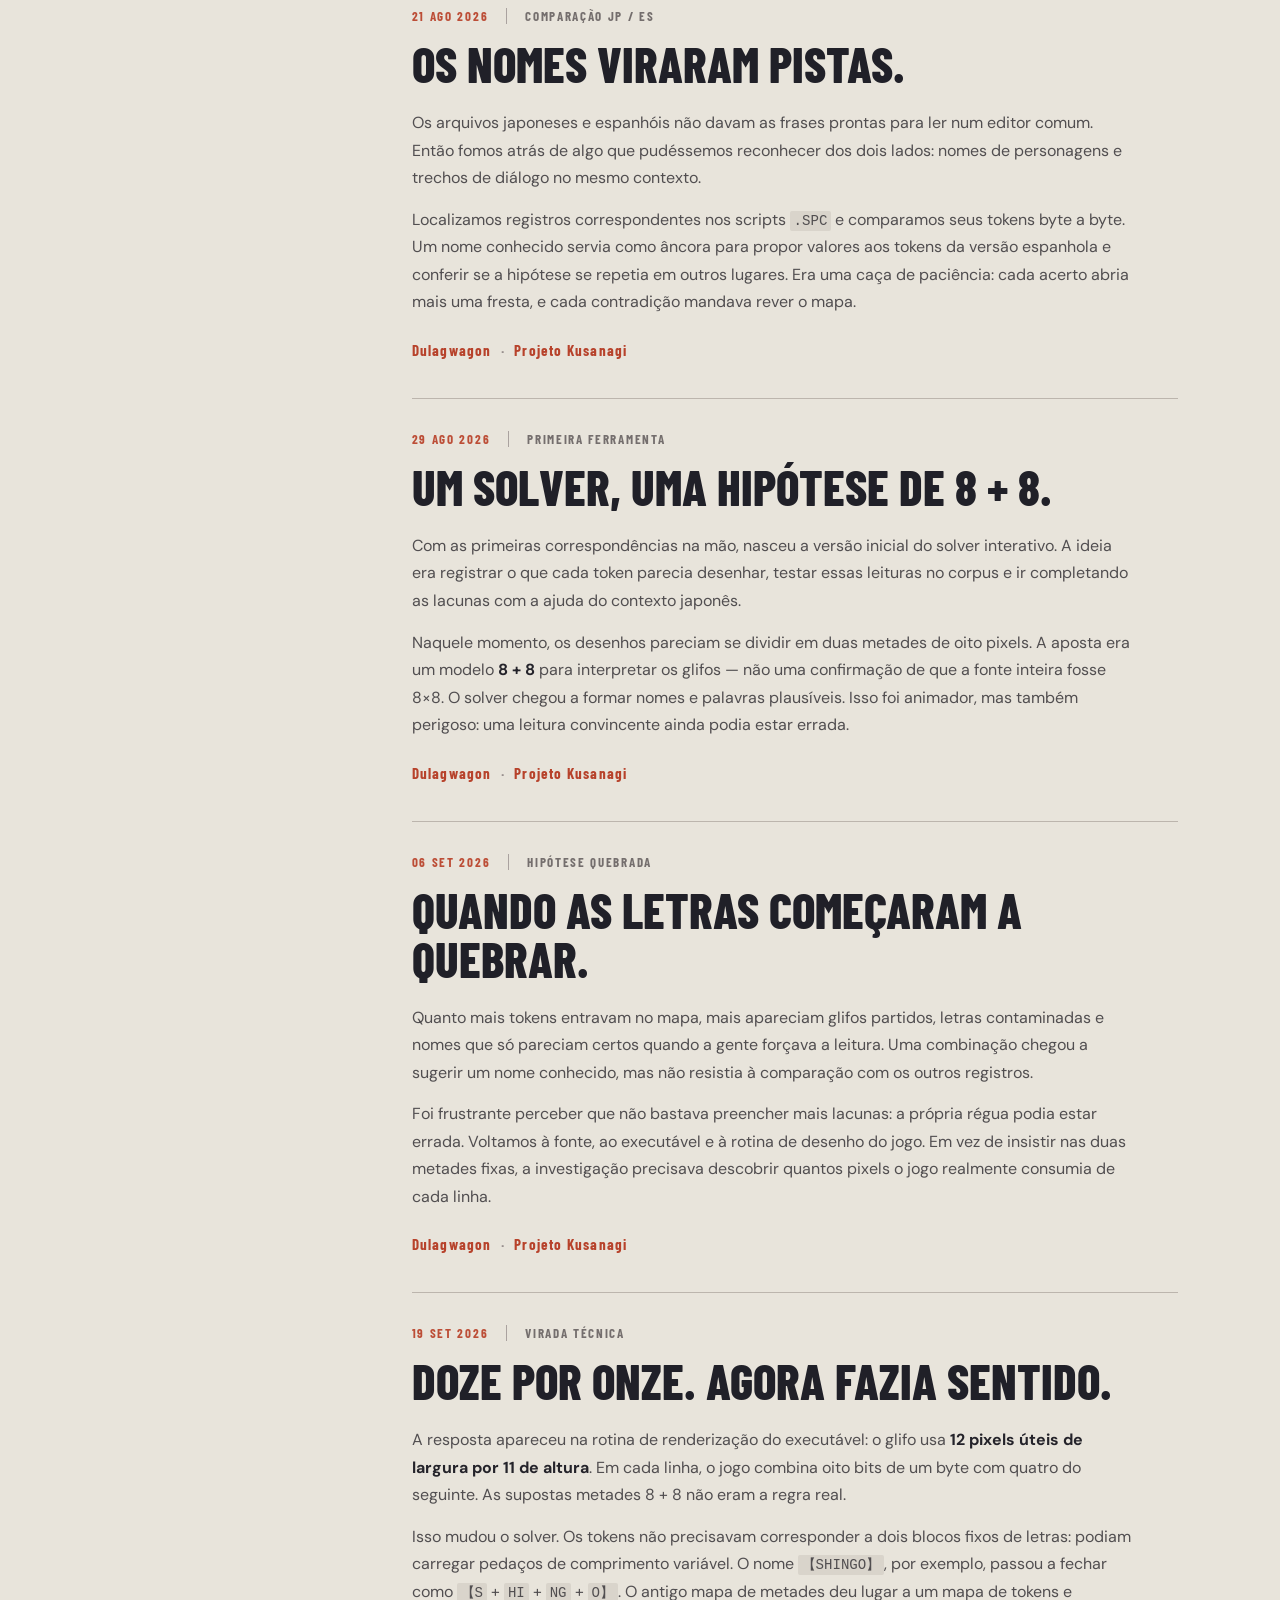
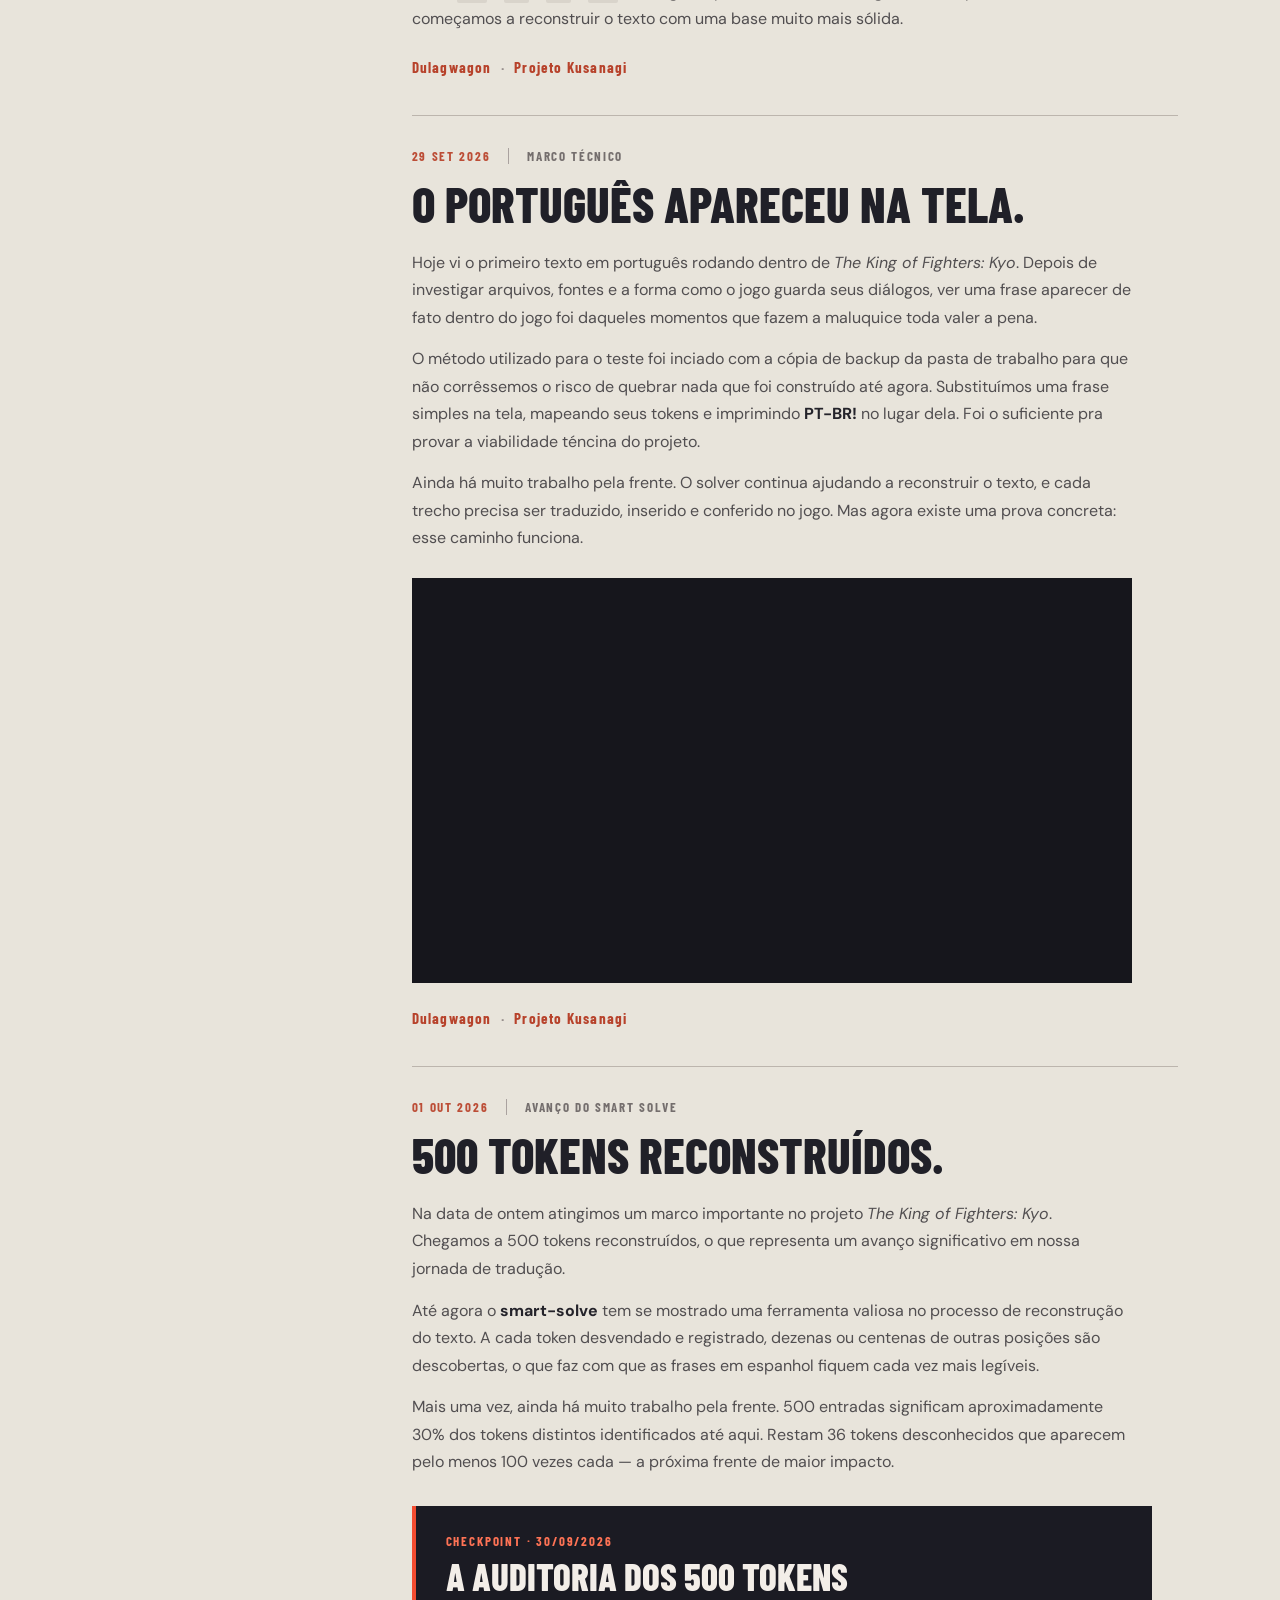
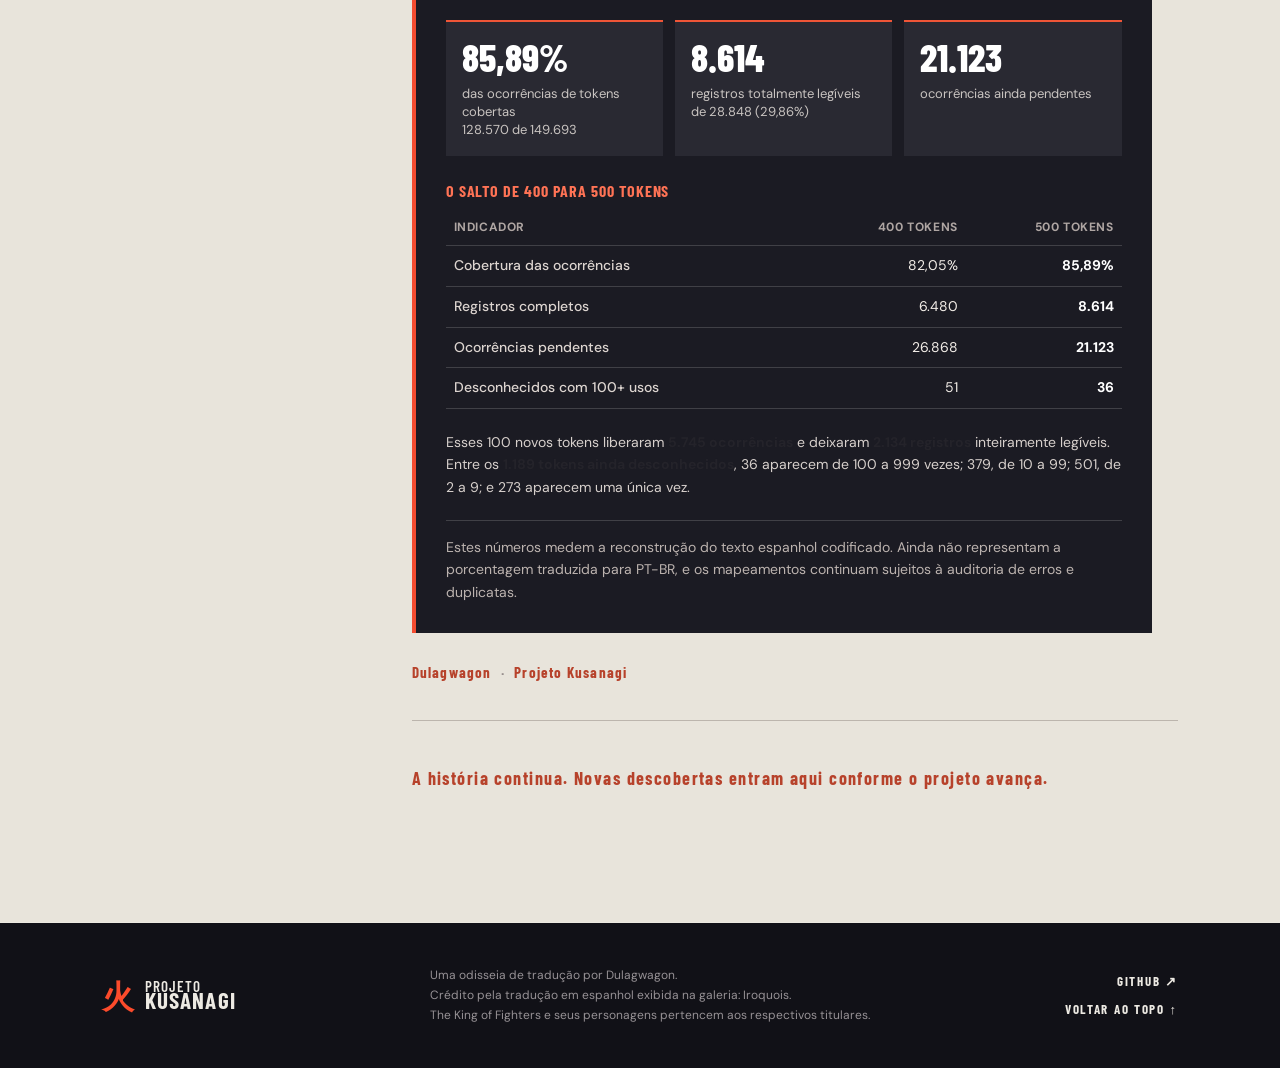
==== commit 7c57db98: "Inclui auditoria dos 500 tokens no diario" ====
--- a/diario.html
+++ b/diario.html
@@ -87,6 +87,38 @@
             <div class="journal-media" data-youtube-id="25kY9xY2reE" data-video-title="Primeiro texto em português no jogo"></div>
             <p class="journal-signature">Dulagwagon <span>·</span> Projeto Kusanagi</p>
           </article>
+                    <article class="journal-entry" aria-labelledby="entry-500-tokens">
+            <div class="journal-meta"><time datetime="2026-10-01">01 OUT 2026</time><span>AVANÇO DO SMART SOLVE</span></div>
+            <h3 id="entry-500-tokens">500 tokens reconstruídos.</h3>
+            <p>Na data de ontem atingimos um marco importante no projeto <em>The King of Fighters: Kyo</em>. Chegamos a 500 tokens reconstruídos, o que representa um avanço significativo em nossa jornada de tradução.</p>
+            <p>Até agora o <strong>smart-solve</strong> tem se mostrado uma ferramenta valiosa no processo de reconstrução do texto. A cada token desvendado e registrado, dezenas ou centenas de outras posições são descobertas, o que faz com que as frases em espanhol fiquem cada vez mais legíveis.</p>
+            <p>Mais uma vez, ainda há muito trabalho pela frente. 500 entradas significam aproximadamente 30% dos tokens distintos identificados até aqui. Restam 36 tokens desconhecidos que aparecem pelo menos 100 vezes cada — a próxima frente de maior impacto.</p>
+            <section class="token-audit" aria-labelledby="audit-500-title">
+              <p class="audit-eyebrow">CHECKPOINT · 30/09/2026</p>
+              <h4 id="audit-500-title">A auditoria dos 500 tokens</h4>
+              <div class="audit-stats">
+                <div><strong>85,89%</strong><span>das ocorrências de tokens cobertas<br>128.570 de 149.693</span></div>
+                <div><strong>8.614</strong><span>registros totalmente legíveis<br>de 28.848 (29,86%)</span></div>
+                <div><strong>21.123</strong><span>ocorrências ainda pendentes</span></div>
+              </div>
+              <div class="audit-table-wrap">
+                <table>
+                  <caption>O salto de 400 para 500 tokens</caption>
+                  <thead><tr><th scope="col">Indicador</th><th scope="col">400 tokens</th><th scope="col">500 tokens</th></tr></thead>
+                  <tbody>
+                    <tr><th scope="row">Cobertura das ocorrências</th><td>82,05%</td><td>85,89%</td></tr>
+                    <tr><th scope="row">Registros completos</th><td>6.480</td><td>8.614</td></tr>
+                    <tr><th scope="row">Ocorrências pendentes</th><td>26.868</td><td>21.123</td></tr>
+                    <tr><th scope="row">Desconhecidos com 100+ usos</th><td>51</td><td>36</td></tr>
+                  </tbody>
+                </table>
+              </div>
+              <p>Esses 100 novos tokens liberaram <strong>5.745 ocorrências</strong> e deixaram <strong>2.134 registros</strong> inteiramente legíveis. Entre os <strong>1.189 tokens ainda desconhecidos</strong>, 36 aparecem de 100 a 999 vezes; 379, de 10 a 99; 501, de 2 a 9; e 273 aparecem uma única vez.</p>
+              <p class="audit-note">Estes números medem a reconstrução do texto espanhol codificado. Ainda não representam a porcentagem traduzida para PT-BR, e os mapeamentos continuam sujeitos à auditoria de erros e duplicatas.</p>
+            </section>
+            <div class="journal-media" data-youtube-id="" data-video-title=""></div>
+            <p class="journal-signature">Dulagwagon <span>·</span> Projeto Kusanagi</p>
+          </article>
         </div>
         <p class="diary-end">A história continua. Novas descobertas entram aqui conforme o projeto avança.</p>
       </div>
--- a/style.css
+++ b/style.css
@@ -7,3 +7,22 @@
 .topbar nav a[aria-current="page"]{color:#ff6b48}.journal-teaser{background:#e8e4db;color:#202028}.journal-teaser .section-body>p:not(.kicker){margin-bottom:28px}.diary-hero{background:radial-gradient(circle at 85% 40%,#70291f 0%,#291a20 31%,transparent 60%),#15151d;padding:85px max(8vw,28px) 64px;position:relative;overflow:hidden}.diary-hero:after{content:'';position:absolute;right:7%;top:0;bottom:0;width:1px;background:#ffffff18;transform:skew(-19deg)}.diary-hero h1{font:900 clamp(75px,10vw,145px)/.84 'Barlow Condensed',Impact,sans-serif;text-transform:uppercase;letter-spacing:-.035em;margin:20px 0 28px}.diary-hero h1 em{font-style:normal;color:#fc5132}.diary-hero>p:not(.kicker){font-size:18px;line-height:1.6;color:#d0c5c1;max-width:650px}.diary-hero-foot{display:flex;gap:35px;font:700 14px 'Barlow Condensed',sans-serif;letter-spacing:.13em;color:#ceb7af;margin-top:68px}.diary-hero-foot strong{color:#fff}.journal-page{padding-top:82px}.journal-page .journal-list{border-top:0}.journal-page .journal-entry:first-child{padding-top:0}.journal-entry code{font-size:.88em;background:#d9d4cb;padding:.13em .28em;border-radius:2px;overflow-wrap:anywhere}.journal-entry p strong{color:#24232a}.journal-media{width:min(100%,720px);aspect-ratio:16/9;background:#16161c;margin:26px 0}.journal-media iframe{width:100%;height:100%;border:0;display:block}.diary-end{font:700 15px 'Barlow Condensed',sans-serif;letter-spacing:.08em;color:#b7422b!important;padding-top:24px}@media(max-width:650px){.diary-hero{padding:67px 24px 49px}.diary-hero h1{font-size:clamp(67px,17vw,100px)}.diary-hero>p:not(.kicker){font-size:16px}.diary-hero-foot{margin-top:45px;gap:15px;flex-wrap:wrap;font-size:12px}.journal-page{padding-top:62px}}
 
 .gallery-feature img{aspect-ratio:768/540}.gallery-spanish img{object-fit:contain;background:#08090e}.gallery-spanish figcaption p{font-size:14px;line-height:1.55;color:#c9c3c0;margin:10px 0 0}.gallery-spanish figcaption p strong{font:inherit;color:#fff}
+
+.token-audit{max-width:740px;background:#1b1b23;color:#f3eee8;border-left:4px solid #f34c30;padding:27px 30px 30px;margin:30px 0}
+.token-audit .audit-eyebrow{color:#ff7355;font:700 13px 'Barlow Condensed',sans-serif;letter-spacing:.14em;margin:0 0 9px}
+.token-audit h4{font:800 clamp(27px,3vw,37px)/1 'Barlow Condensed',Impact,sans-serif;text-transform:uppercase;margin:0 0 25px}
+.audit-stats{display:grid;grid-template-columns:repeat(3,minmax(0,1fr));gap:12px;margin-bottom:25px}
+.audit-stats div{padding:16px;background:#292932;border-top:2px solid #ef5537}
+.audit-stats strong{display:block;color:#fff;font:800 clamp(27px,3vw,39px)/1 'Barlow Condensed',sans-serif;margin-bottom:9px}
+.audit-stats span{display:block;color:#c9c4c1;font-size:13px;line-height:1.4}
+.audit-table-wrap{overflow-x:auto}
+.token-audit table{width:100%;border-collapse:collapse;font-size:14px;line-height:1.4}
+.token-audit caption{text-align:left;color:#ff7355;font:700 16px 'Barlow Condensed',sans-serif;text-transform:uppercase;letter-spacing:.06em;margin-bottom:9px}
+.token-audit th,.token-audit td{padding:10px 8px;border-bottom:1px solid #ffffff29;text-align:right;white-space:nowrap}
+.token-audit th:first-child{text-align:left;white-space:normal}
+.token-audit thead th{color:#afa6a3;font-size:12px;text-transform:uppercase;letter-spacing:.05em}
+.token-audit tbody th{font-weight:500;color:#ddd5d0}
+.token-audit tbody td:last-child{color:#fff;font-weight:700}
+.token-audit>p:not(.audit-eyebrow){font-size:14px;line-height:1.6;color:#d7d0cc;margin:22px 0 0}
+.token-audit .audit-note{border-top:1px solid #ffffff29;padding-top:15px;color:#bcb3af!important}
+@media(max-width:650px){.token-audit{padding:22px 17px}.audit-stats{grid-template-columns:1fr}.audit-stats div{padding:13px 15px}.audit-stats strong{font-size:31px}}
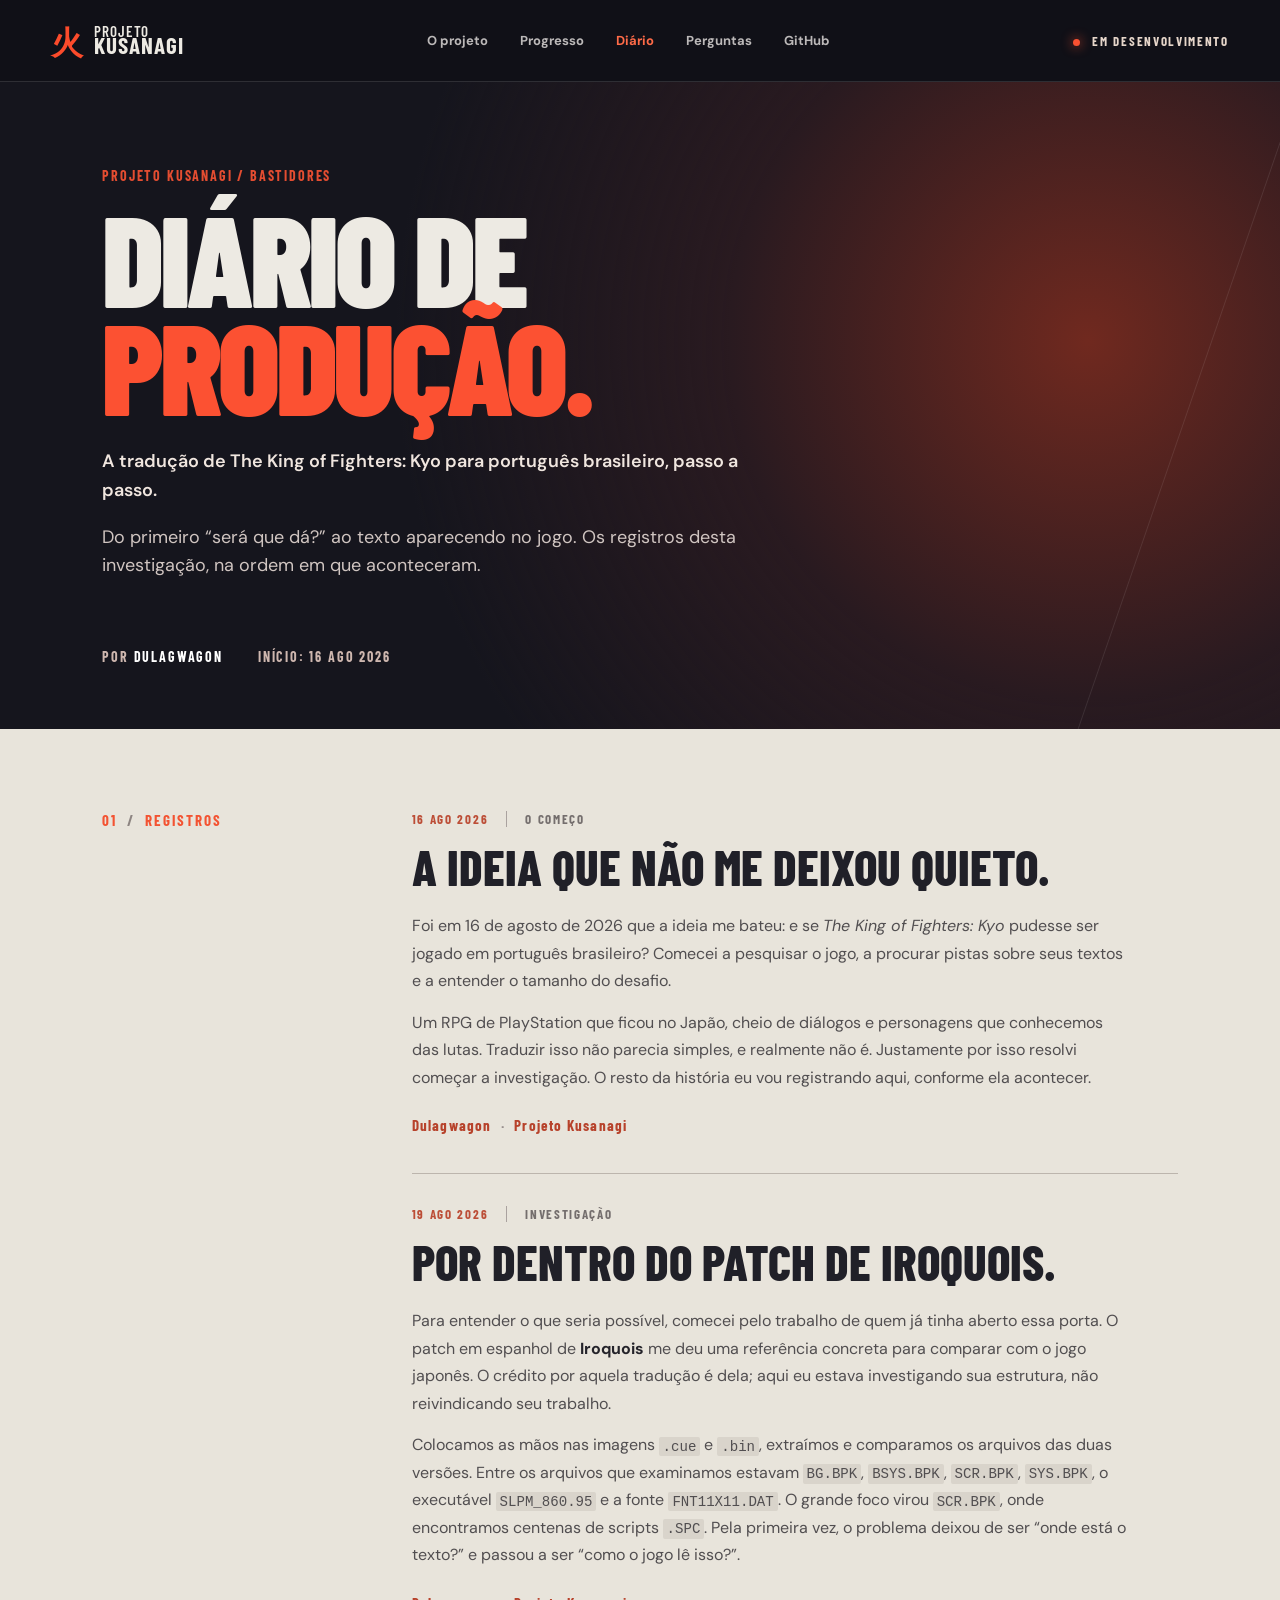
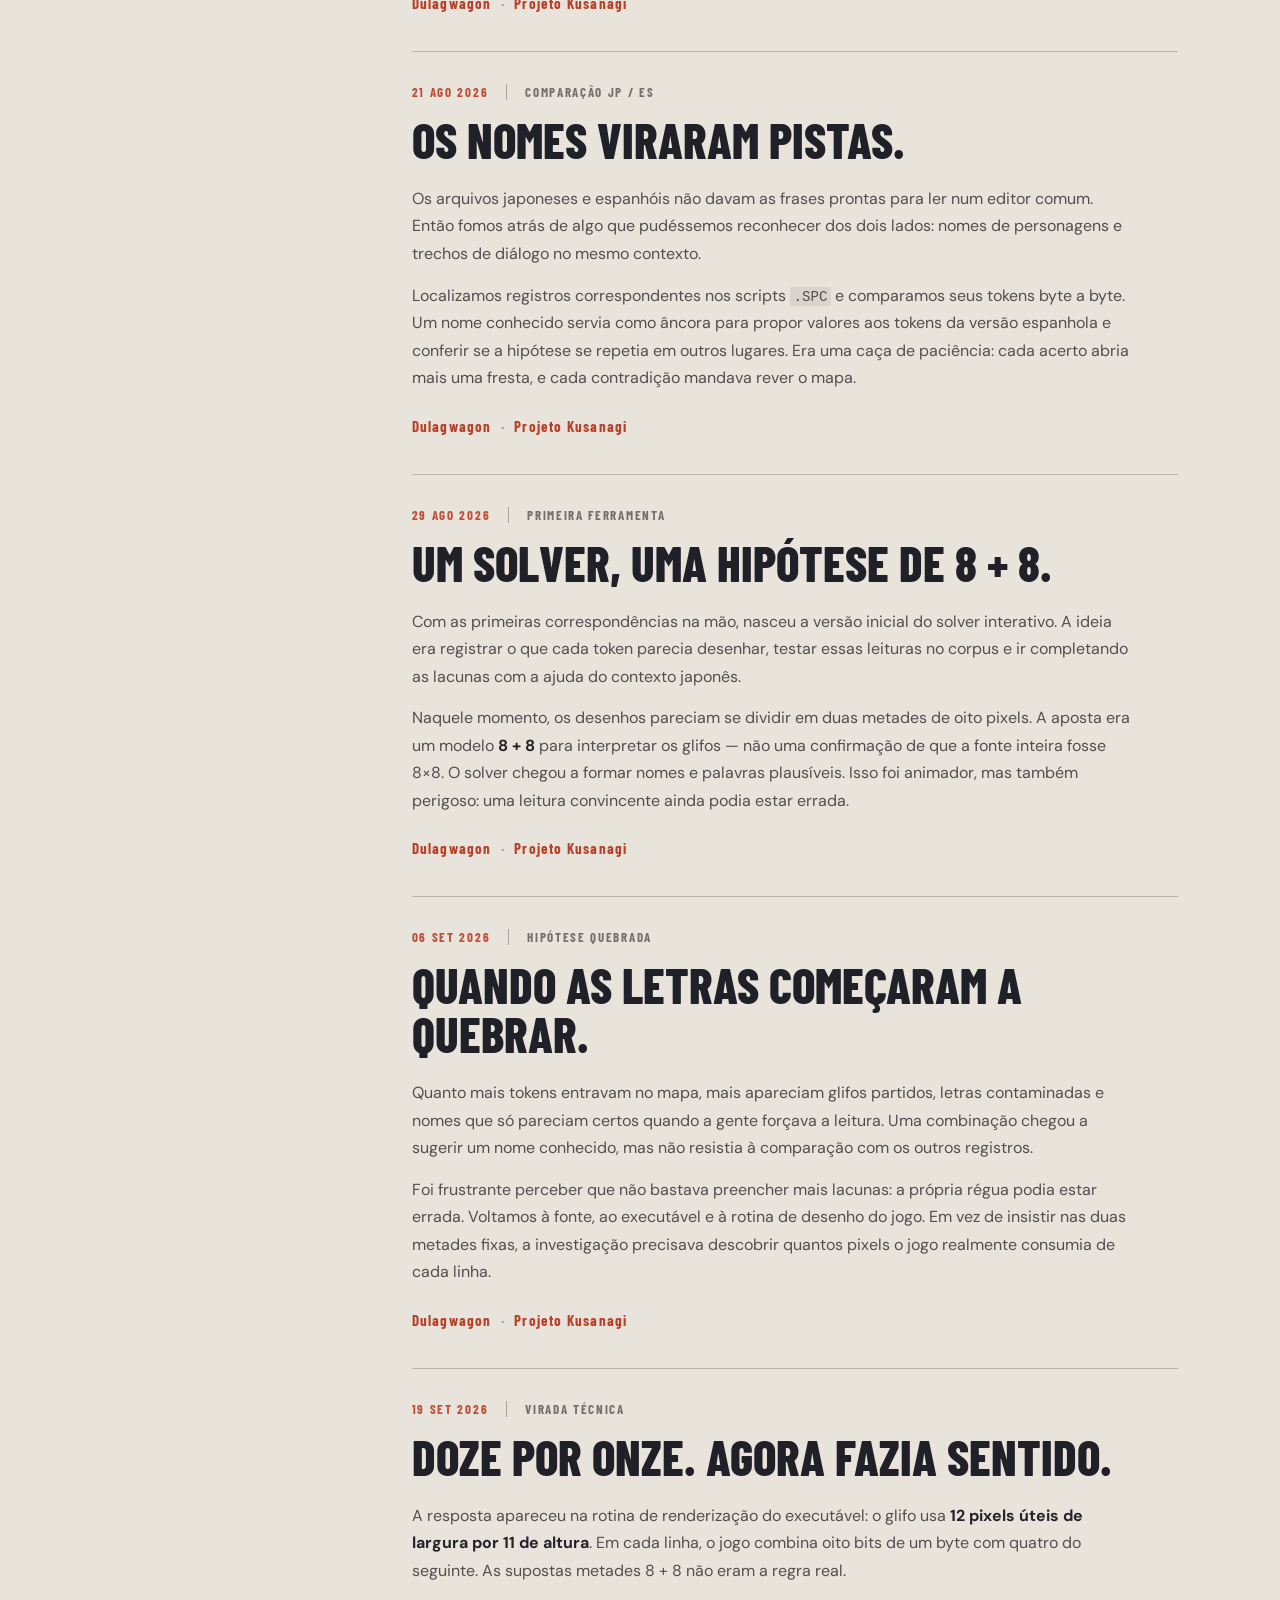
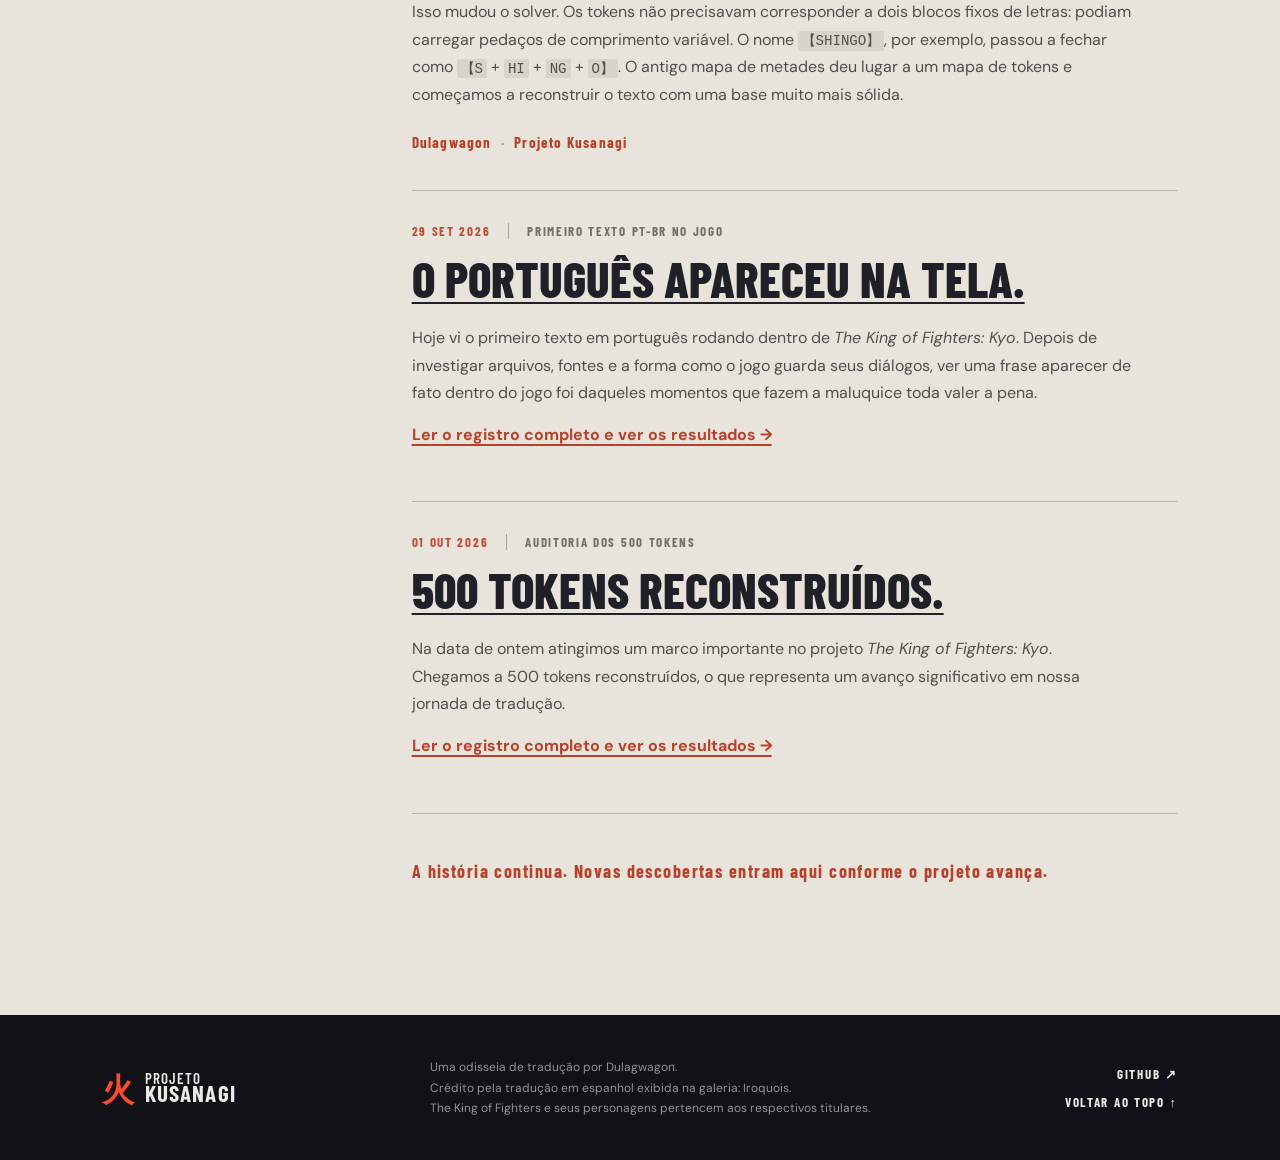
==== commit 9102f070: "Prepara indexacao do Projeto Kusanagi e marcos do diario" ====
--- a/diario.html
+++ b/diario.html
@@ -5,9 +5,18 @@
   <meta charset="UTF-8">
   <meta name="viewport" content="width=device-width, initial-scale=1">
   <meta name="theme-color" content="#101017">
-  <meta name="description" content="Diário de produção do Projeto Kusanagi: a investigação e a tradução de The King of Fighters: Kyo para PT-BR, por Dulagwagon.">
+  <meta name="description" content="Diário de produção do Projeto Kusanagi: investigação, testes e avanços da tradução de The King of Fighters: Kyo para PT-BR, por Dulagwagon.">
   <meta name="author" content="Dulagwagon">
-  <title>Diário de produção — Projeto Kusanagi</title>
+  <link rel="canonical" href="https://projeto-kusanagi.vercel.app/diario.html">
+  <meta property="og:type" content="website">
+  <meta property="og:locale" content="pt_BR">
+  <meta property="og:site_name" content="Projeto Kusanagi">
+  <meta property="og:title" content="Diário da tradução de The King of Fighters: Kyo | Projeto Kusanagi">
+  <meta property="og:description" content="Diário de produção do Projeto Kusanagi: investigação, testes e avanços da tradução de The King of Fighters: Kyo para PT-BR, por Dulagwagon.">
+  <meta property="og:url" content="https://projeto-kusanagi.vercel.app/diario.html">
+  <meta property="og:image" content="https://projeto-kusanagi.vercel.app/kusanagi-primeiro-ptbr.webp">
+  <meta name="twitter:card" content="summary_large_image">
+  <title>Diário da tradução de The King of Fighters: Kyo | Projeto Kusanagi</title>
   <link rel="icon" type="image/svg+xml" href="favicon.svg">
   <link rel="stylesheet" href="style.css">
   <script src="journal.js" defer></script>
@@ -29,8 +38,9 @@
     <section class="diary-hero" aria-labelledby="diary-title">
       <p class="kicker">PROJETO KUSANAGI / BASTIDORES</p>
       <h1 id="diary-title">Diário de<br><em>produção.</em></h1>
+      <p class="diary-subtitle">A tradução de The King of Fighters: Kyo para português brasileiro, passo a passo.</p>
       <p>Do primeiro “será que dá?” ao texto aparecendo no jogo. Os registros desta investigação, na ordem em que aconteceram.</p>
-      <div class="diary-hero-foot"><span>POR <strong>DULAGWAGON</strong></span><span>INÍCIO: 03 SET 2026</span></div>
+      <div class="diary-hero-foot"><span>POR <strong>DULAGWAGON</strong></span><span>INÍCIO: 16 AGO 2026</span></div>
     </section>
     <section class="journal journal-page section" aria-label="Entradas do diário">
       <div class="section-index">01 <span>/</span> REGISTROS</div>
@@ -79,45 +89,16 @@
             <p class="journal-signature">Dulagwagon <span>·</span> Projeto Kusanagi</p>
           </article>
           <article class="journal-entry" aria-labelledby="entry-first-screen">
-            <div class="journal-meta"><time datetime="2026-09-29">29 SET 2026</time><span>MARCO TÉCNICO</span></div>
-            <h3 id="entry-first-screen">O português apareceu na tela.</h3>
+            <div class="journal-meta"><time datetime="2026-09-29">29 SET 2026</time><span>PRIMEIRO TEXTO PT-BR NO JOGO</span></div>
+            <h3 id="entry-first-screen"><a href="primeiro-texto-ptbr.html">O português apareceu na tela.</a></h3>
             <p>Hoje vi o primeiro texto em português rodando dentro de <em>The King of Fighters: Kyo</em>. Depois de investigar arquivos, fontes e a forma como o jogo guarda seus diálogos, ver uma frase aparecer de fato dentro do jogo foi daqueles momentos que fazem a maluquice toda valer a pena.</p>
-            <p>O método utilizado para o teste foi inciado com a cópia de backup da pasta de trabalho para que não corrêssemos o risco de quebrar nada que foi construído até agora. Substituímos uma frase simples na tela, mapeando seus tokens e imprimindo <strong>PT-BR!</strong> no lugar dela. Foi o suficiente pra provar a viabilidade téncina do projeto.</p>
-            <p>Ainda há muito trabalho pela frente. O solver continua ajudando a reconstruir o texto, e cada trecho precisa ser traduzido, inserido e conferido no jogo. Mas agora existe uma prova concreta: esse caminho funciona.</p>
-            <div class="journal-media" data-youtube-id="25kY9xY2reE" data-video-title="Primeiro texto em português no jogo"></div>
-            <p class="journal-signature">Dulagwagon <span>·</span> Projeto Kusanagi</p>
+            <p><a class="journal-read-more" href="primeiro-texto-ptbr.html">Ler o registro completo e ver os resultados →</a></p>
           </article>
                     <article class="journal-entry" aria-labelledby="entry-500-tokens">
-            <div class="journal-meta"><time datetime="2026-10-01">01 OUT 2026</time><span>AVANÇO DO SMART SOLVE</span></div>
-            <h3 id="entry-500-tokens">500 tokens reconstruídos.</h3>
+            <div class="journal-meta"><time datetime="2026-10-01">01 OUT 2026</time><span>AUDITORIA DOS 500 TOKENS</span></div>
+            <h3 id="entry-500-tokens"><a href="auditoria-500-tokens.html">500 tokens reconstruídos.</a></h3>
             <p>Na data de ontem atingimos um marco importante no projeto <em>The King of Fighters: Kyo</em>. Chegamos a 500 tokens reconstruídos, o que representa um avanço significativo em nossa jornada de tradução.</p>
-            <p>Até agora o <strong>smart-solve</strong> tem se mostrado uma ferramenta valiosa no processo de reconstrução do texto. A cada token desvendado e registrado, dezenas ou centenas de outras posições são descobertas, o que faz com que as frases em espanhol fiquem cada vez mais legíveis.</p>
-            <p>Mais uma vez, ainda há muito trabalho pela frente. 500 entradas significam aproximadamente 30% dos tokens distintos identificados até aqui. Restam 36 tokens desconhecidos que aparecem pelo menos 100 vezes cada — a próxima frente de maior impacto.</p>
-            <section class="token-audit" aria-labelledby="audit-500-title">
-              <p class="audit-eyebrow">CHECKPOINT · 30/09/2026</p>
-              <h4 id="audit-500-title">A auditoria dos 500 tokens</h4>
-              <div class="audit-stats">
-                <div><strong>85,89%</strong><span>das ocorrências de tokens cobertas<br>128.570 de 149.693</span></div>
-                <div><strong>8.614</strong><span>registros totalmente legíveis<br>de 28.848 (29,86%)</span></div>
-                <div><strong>21.123</strong><span>ocorrências ainda pendentes</span></div>
-              </div>
-              <div class="audit-table-wrap">
-                <table>
-                  <caption>O salto de 400 para 500 tokens</caption>
-                  <thead><tr><th scope="col">Indicador</th><th scope="col">400 tokens</th><th scope="col">500 tokens</th></tr></thead>
-                  <tbody>
-                    <tr><th scope="row">Cobertura das ocorrências</th><td>82,05%</td><td>85,89%</td></tr>
-                    <tr><th scope="row">Registros completos</th><td>6.480</td><td>8.614</td></tr>
-                    <tr><th scope="row">Ocorrências pendentes</th><td>26.868</td><td>21.123</td></tr>
-                    <tr><th scope="row">Desconhecidos com 100+ usos</th><td>51</td><td>36</td></tr>
-                  </tbody>
-                </table>
-              </div>
-              <p>Esses 100 novos tokens liberaram <strong>5.745 ocorrências</strong> e deixaram <strong>2.134 registros</strong> inteiramente legíveis. Entre os <strong>1.189 tokens ainda desconhecidos</strong>, 36 aparecem de 100 a 999 vezes; 379, de 10 a 99; 501, de 2 a 9; e 273 aparecem uma única vez.</p>
-              <p class="audit-note">Estes números medem a reconstrução do texto espanhol codificado. Ainda não representam a porcentagem traduzida para PT-BR, e os mapeamentos continuam sujeitos à auditoria de erros e duplicatas.</p>
-            </section>
-            <div class="journal-media" data-youtube-id="" data-video-title=""></div>
-            <p class="journal-signature">Dulagwagon <span>·</span> Projeto Kusanagi</p>
+            <p><a class="journal-read-more" href="auditoria-500-tokens.html">Ler o registro completo e ver os resultados →</a></p>
           </article>
         </div>
         <p class="diary-end">A história continua. Novas descobertas entram aqui conforme o projeto avança.</p>
--- a/style.css
+++ b/style.css
@@ -24,5 +24,17 @@
 .token-audit tbody th{font-weight:500;color:#ddd5d0}
 .token-audit tbody td:last-child{color:#fff;font-weight:700}
 .token-audit>p:not(.audit-eyebrow){font-size:14px;line-height:1.6;color:#d7d0cc;margin:22px 0 0}
+.token-audit p strong{color:#ff9b80}
 .token-audit .audit-note{border-top:1px solid #ffffff29;padding-top:15px;color:#bcb3af!important}
 @media(max-width:650px){.token-audit{padding:22px 17px}.audit-stats{grid-template-columns:1fr}.audit-stats div{padding:13px 15px}.audit-stats strong{font-size:31px}}
+
+.diary-subtitle{color:#f0e6df!important;font-weight:600}
+.journal-entry h3 a,.journal-read-more,.diary-end a{color:inherit;text-decoration-thickness:2px;text-underline-offset:4px}
+.journal-entry h3 a:hover,.journal-read-more:hover,.diary-end a:hover{color:#b7422b}
+.journal-read-more{font-weight:700;color:#b7422b}
+.entry-hero{padding-bottom:30px}
+.entry-hero>p:not(.kicker){margin:10px 0 0}
+.entry-page .journal-detail{padding-top:0}
+.entry-page .journal-detail h1{font:800 clamp(38px,5vw,70px)/1 "Barlow Condensed",Impact,sans-serif;text-transform:uppercase;letter-spacing:-.02em;margin:18px 0 25px}
+.entry-page .diary-end{margin-top:32px}
+.entry-image{margin:28px 0;max-width:720px}.entry-image img{display:block;width:100%;height:auto}.entry-image figcaption{font-size:13px;color:#685f5a;margin-top:8px}
